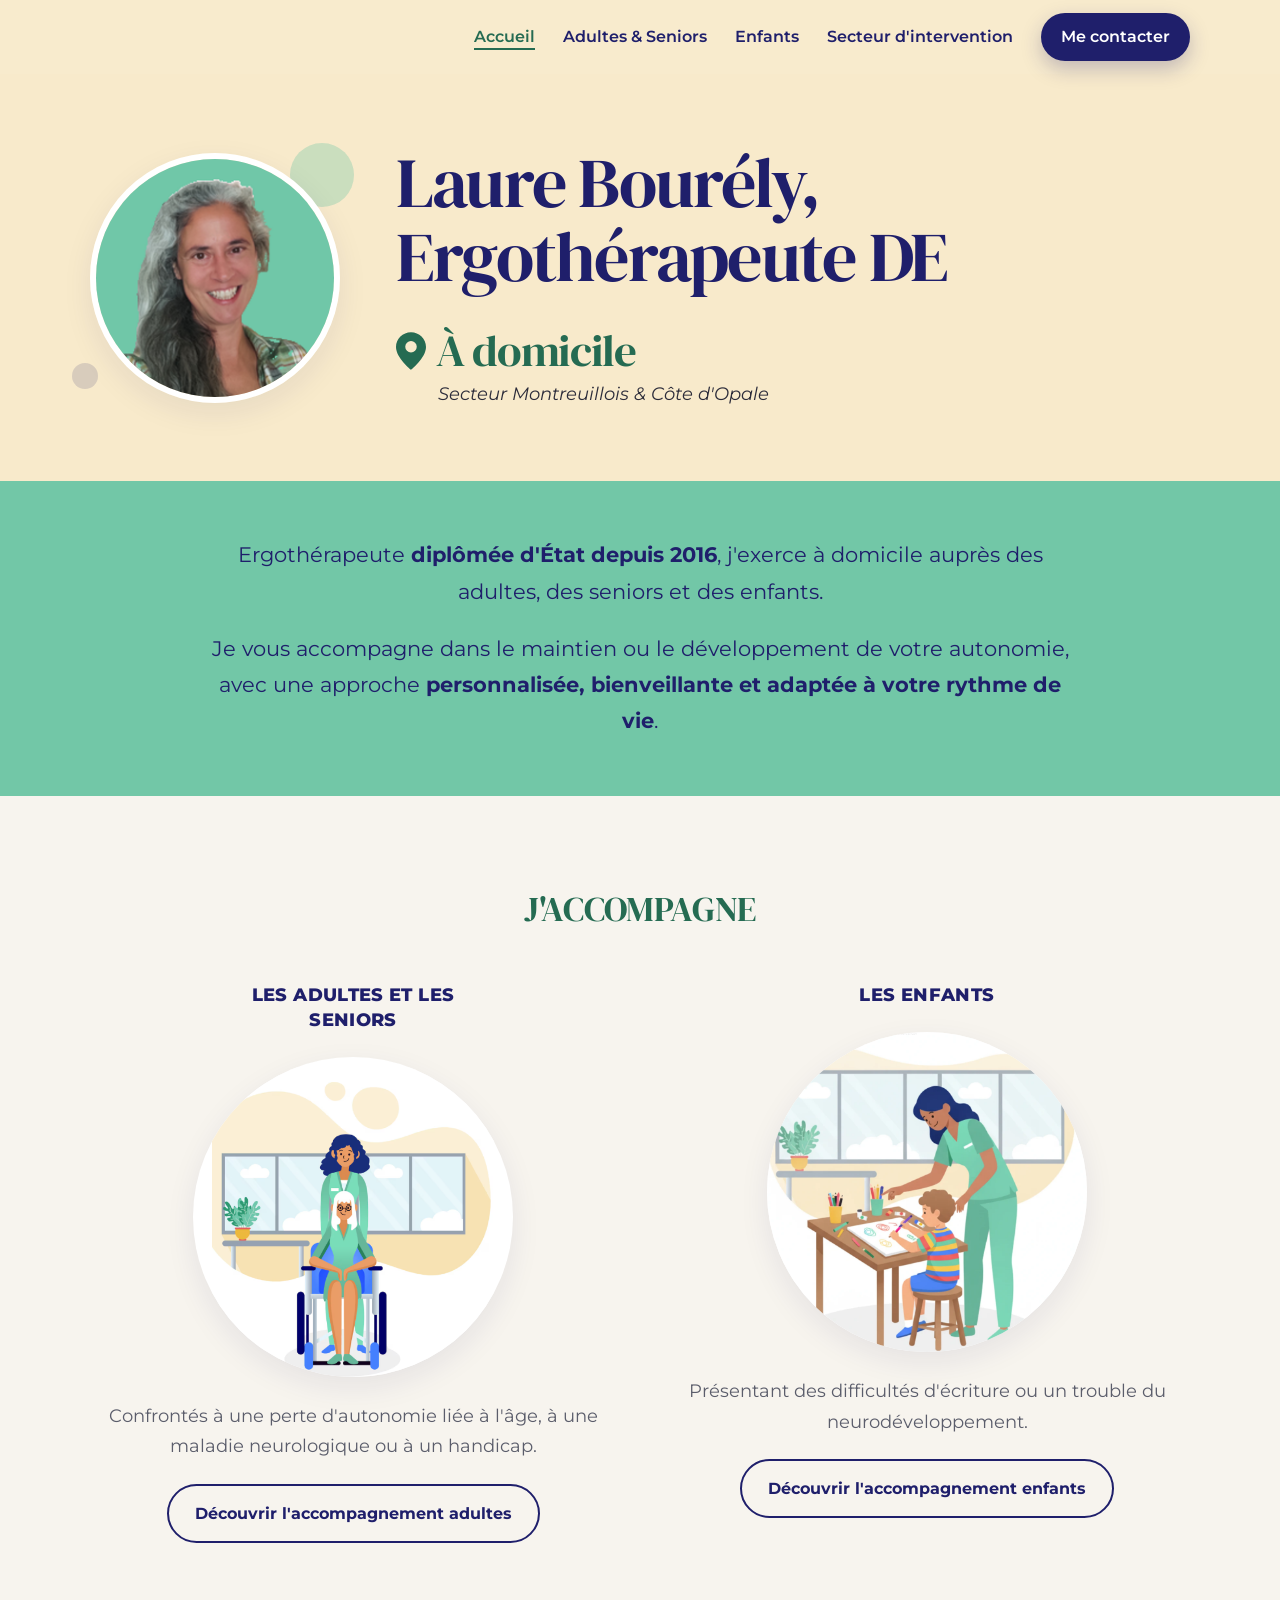
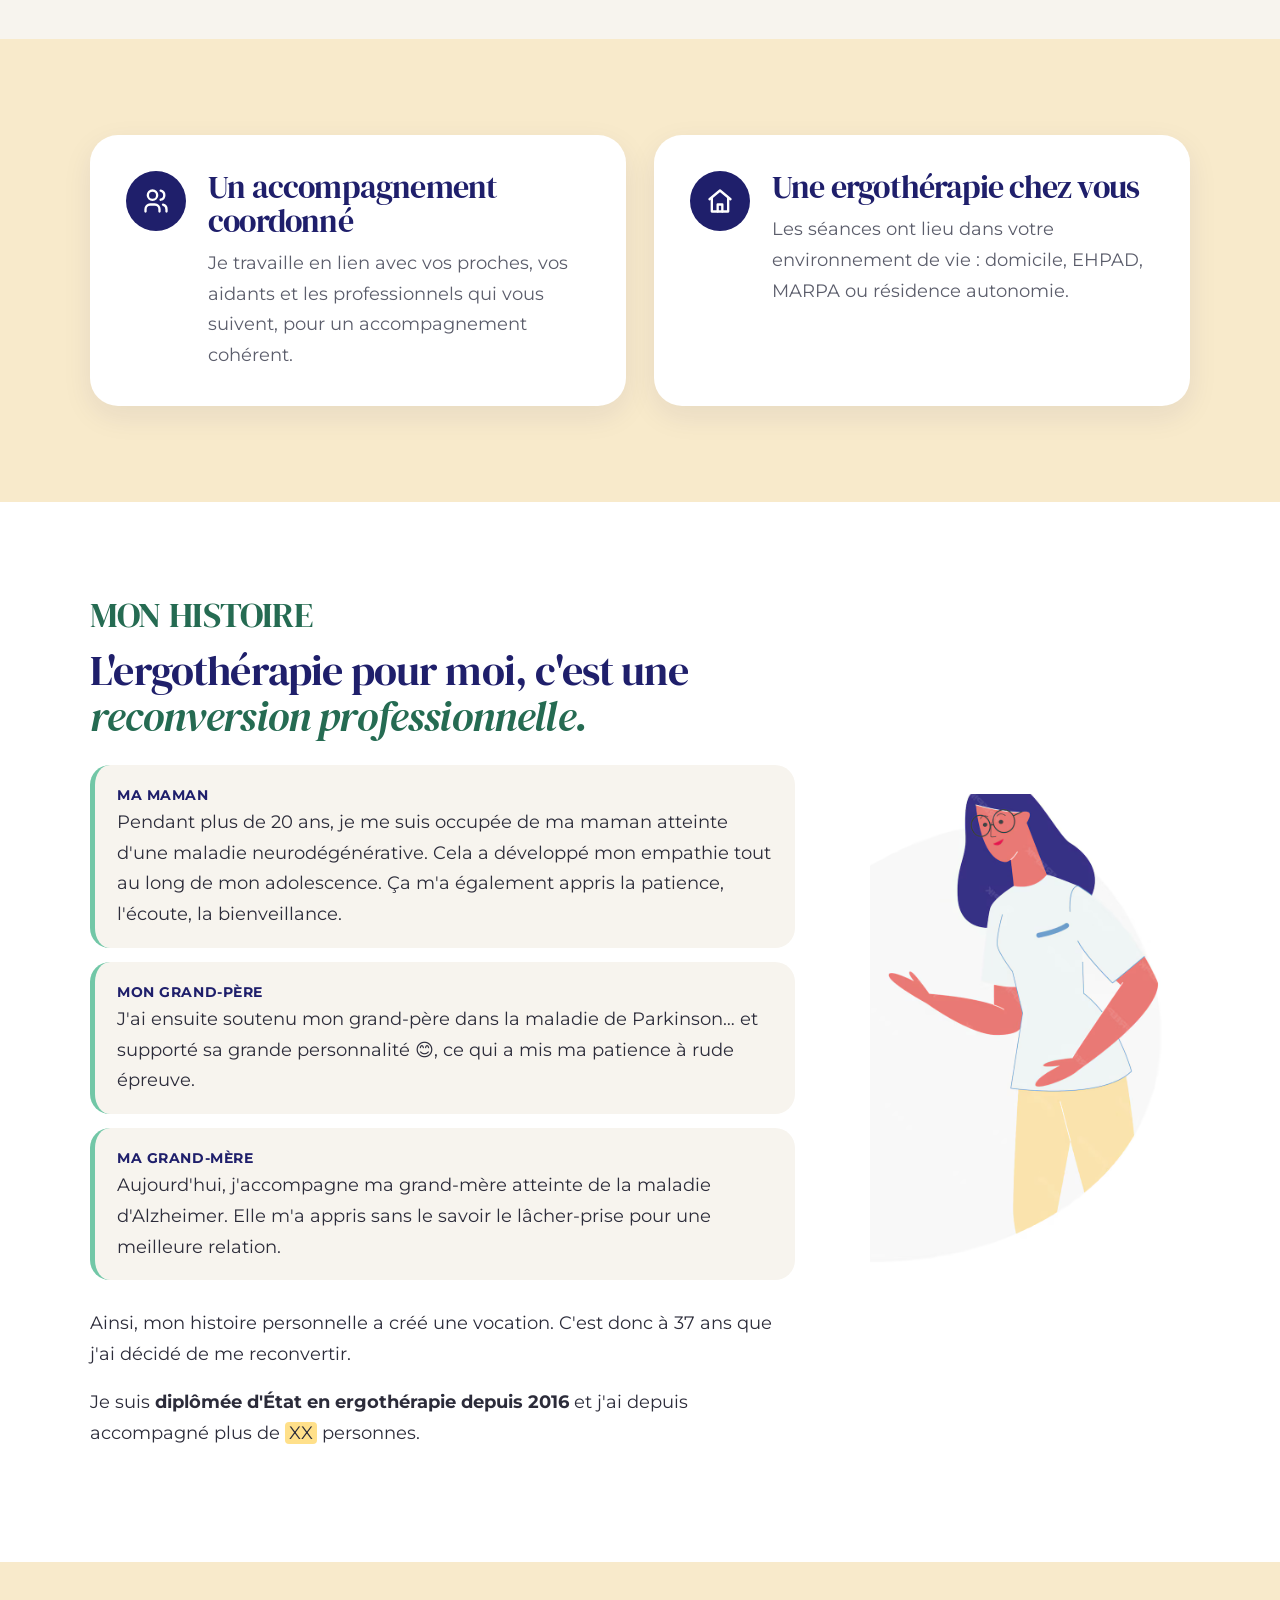
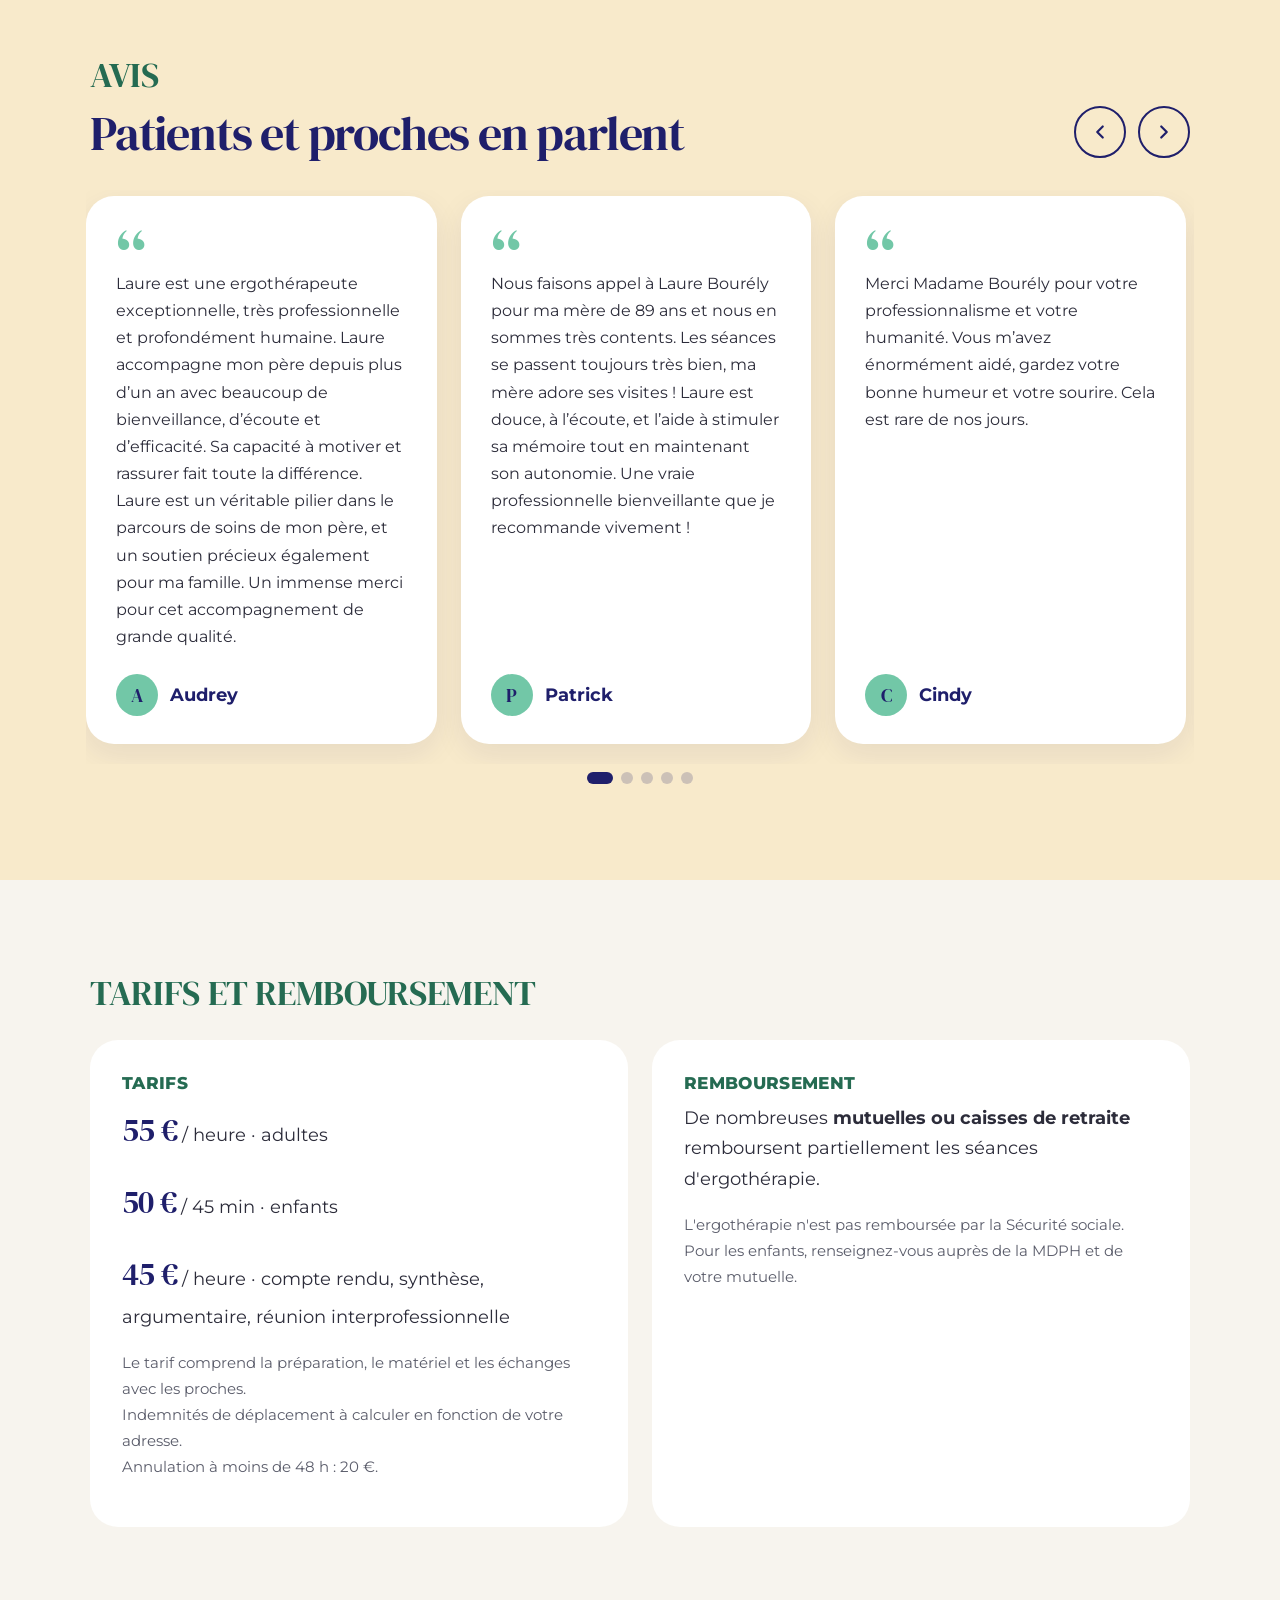
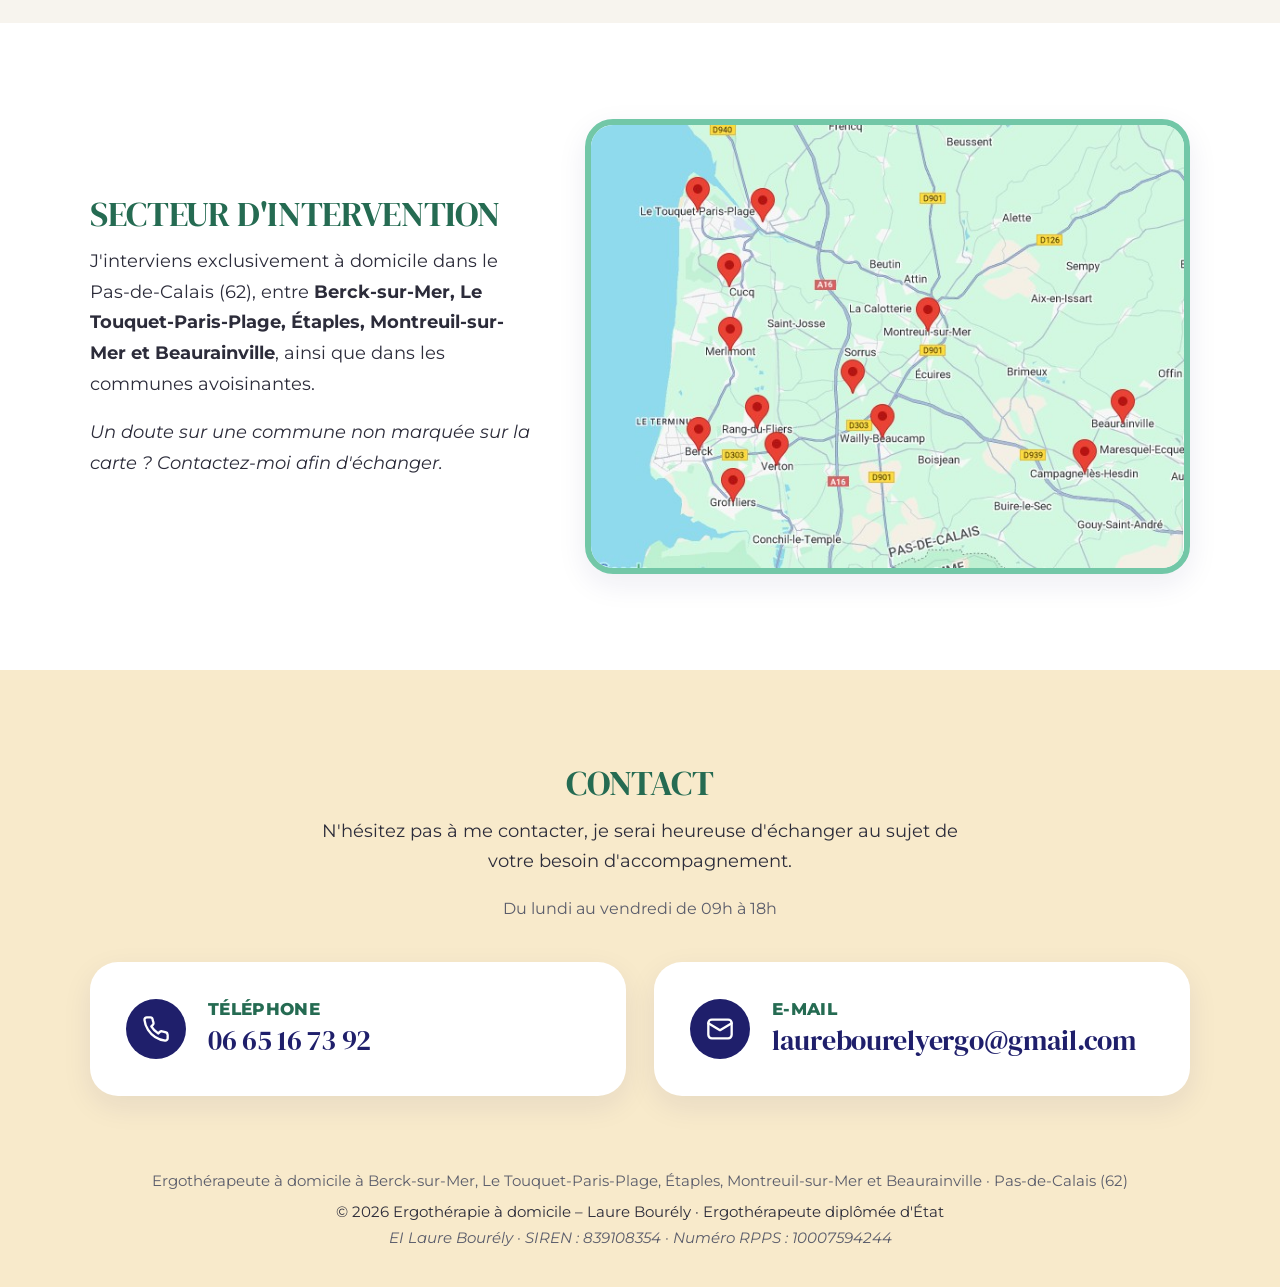
==== index.html @ a3d7f440 "Site vitrine Laure Bourély, ergothérapeute à domicile Accueil, pages Adultes & Seniors et Enfants, s" ====
<!doctype html>
<html lang="fr">
<head>
<meta charset="utf-8">
<meta name="viewport" content="width=device-width, initial-scale=1">
<title>Laure Bourély – Ergothérapeute à domicile à Berck, Le Touquet, Montreuil (62)</title>
<meta name="description" content="Laure Bourély, ergothérapeute diplômée d'État, intervient à domicile dans le Pas-de-Calais (62) : Berck-sur-Mer, Le Touquet, Étaples, Montreuil-sur-Mer, Beaurainville. Adultes, seniors et enfants.">
<meta property="og:type" content="website">
<meta property="og:locale" content="fr_FR">
<meta property="og:site_name" content="Laure Bourély, ergothérapeute à domicile">
<meta property="og:title" content="Laure Bourély – Ergothérapeute à domicile à Berck, Le Touquet, Montreuil (62)">
<meta property="og:description" content="Laure Bourély, ergothérapeute diplômée d'État, intervient à domicile dans le Pas-de-Calais (62) : Berck-sur-Mer, Le Touquet, Étaples, Montreuil-sur-Mer, Beaurainville. Adultes, seniors et enfants.">
<meta name="theme-color" content="#f8eacb">
<link rel="preconnect" href="https://fonts.googleapis.com">
<link rel="preconnect" href="https://fonts.gstatic.com" crossorigin>
<link href="https://fonts.googleapis.com/css2?family=DM+Serif+Display:ital@0;1&family=Montserrat:ital,wght@0,400;0,500;0,600;0,700;0,800;1,400;1,500&display=swap" rel="stylesheet">
<link rel="stylesheet" href="styles.css">
<script type="application/ld+json">
{
 "@context": "https://schema.org",
 "@type": "MedicalBusiness",
 "name": "Laure Bourély – Ergothérapeute à domicile",
 "alternateName": [
  "Laure Bourely ergothérapeute",
  "Ergothérapie à domicile Laure Bourély"
 ],
 "description": "Ergothérapeute diplômée d'État, interventions à domicile auprès des adultes, des seniors et des enfants dans le Pas-de-Calais (62).",
 "medicalSpecialty": "Occupational Therapy",
 "telephone": "+33665167392",
 "email": "laurebourelyergo@gmail.com",
 "priceRange": "45 € – 55 €",
 "currenciesAccepted": "EUR",
 "address": {
  "@type": "PostalAddress",
  "addressRegion": "Pas-de-Calais",
  "addressCountry": "FR"
 },
 "areaServed": [
  {
   "@type": "City",
   "name": "Berck-sur-Mer"
  },
  {
   "@type": "City",
   "name": "Le Touquet-Paris-Plage"
  },
  {
   "@type": "City",
   "name": "Étaples"
  },
  {
   "@type": "City",
   "name": "Montreuil-sur-Mer"
  },
  {
   "@type": "City",
   "name": "Beaurainville"
  },
  {
   "@type": "City",
   "name": "Cucq"
  },
  {
   "@type": "City",
   "name": "Merlimont"
  },
  {
   "@type": "City",
   "name": "Groffliers"
  },
  {
   "@type": "City",
   "name": "Rang-du-Fliers"
  },
  {
   "@type": "City",
   "name": "Verton"
  },
  {
   "@type": "City",
   "name": "Wailly-Beaucamp"
  },
  {
   "@type": "City",
   "name": "Campagne-lès-Hesdin"
  },
  {
   "@type": "AdministrativeArea",
   "name": "Pas-de-Calais (62)"
  }
 ],
 "openingHoursSpecification": [
  {
   "@type": "OpeningHoursSpecification",
   "dayOfWeek": [
    "Monday",
    "Tuesday",
    "Wednesday",
    "Thursday",
    "Friday"
   ],
   "opens": "09:00",
   "closes": "18:00"
  }
 ],
 "founder": {
  "@type": "Person",
  "name": "Laure Bourély",
  "alternateName": "Laure Bourely",
  "jobTitle": "Ergothérapeute diplômée d'État",
  "identifier": {
   "@type": "PropertyValue",
   "propertyID": "RPPS",
   "value": "10007594244"
  }
 },
 "knowsAbout": [
  "Ergothérapie",
  "Maladies neurodégénératives",
  "Maladie d'Alzheimer",
  "Maladie de Parkinson",
  "AVC",
  "Prévention des chutes",
  "Aménagement du logement",
  "Aides techniques",
  "Troubles de la déglutition",
  "Apprentissage de l'écriture",
  "TDAH",
  "Dyspraxie (TDC)"
 ]
}
</script>
</head>
<body>

<header>
  <div class="wrap nav">
    <button class="nav-toggle" type="button" aria-label="Ouvrir le menu" aria-expanded="false" aria-controls="menu"><svg aria-hidden="true" viewBox="0 0 24 24" fill="none" stroke="currentColor" stroke-width="2.2" stroke-linecap="round"><path d="M4 7h16M4 12h16M4 17h16"/></svg></button>
    <nav class="nav-links" id="menu" aria-label="Menu principal">
      <a href="index.html" class="current">Accueil</a>
      <a href="adultes-seniors.html">Adultes &amp; Seniors</a>
      <a href="enfants.html">Enfants</a>
      <a href="index.html#secteur">Secteur d'intervention</a>
      <a class="btn btn-primary nav-cta" href="index.html#contact">Me contacter</a>
    </nav>
  </div>
</header>

<main id="top">

  <!-- HERO -->
  <section class="hero">
    <div class="wrap">
      <div class="hero-text">
        <h1>Laure Bourély,<br>Ergothérapeute DE</h1>
        <div class="place">
          <svg viewBox="0 0 24 30" fill="currentColor" aria-hidden="true"><path d="M12 0C5.4 0 0 5.2 0 11.7 0 20.4 12 30 12 30s12-9.6 12-18.3C24 5.2 18.6 0 12 0zm0 16.2a4.6 4.6 0 1 1 0-9.2 4.6 4.6 0 0 1 0 9.2z"/></svg>
          <span>À domicile</span>
        </div>
        <p class="sector">Secteur Montreuillois &amp; Côte d'Opale</p>
      </div>
      <div class="portrait"><img src="images/laure-rond.png" alt="Portrait de Laure Bourély, ergothérapeute à domicile dans le Pas-de-Calais"></div>
    </div>
  </section>

  <!-- BANDEAU INTRO -->
  <div class="band">
    <div class="wrap">
      <p>Ergothérapeute <strong>diplômée d'État depuis 2016</strong>, j'exerce à domicile auprès des adultes, des seniors et des enfants.</p>
      <p>Je vous accompagne dans le maintien ou le développement de votre autonomie, avec une approche <strong>personnalisée, bienveillante et adaptée à votre rythme de vie</strong>.</p>
    </div>
  </div>

  <!-- J'ACCOMPAGNE -->
  <section id="accompagnement">
    <div class="wrap">
      <div class="publics-head center">
        <h2 class="kicker">J'accompagne</h2>
      </div>
      <div class="publics">
        <article class="public">
          <h3>Les adultes et les seniors</h3>
          <div class="circle fauteuil"><img src="images/fauteuil.png" alt="Illustration : une ergothérapeute accompagne une personne âgée en fauteuil roulant"></div>
          <p>Confrontés à une perte d'autonomie liée à l'âge, à une maladie neurologique ou à un handicap.</p>
          <a class="btn btn-ghost" href="adultes-seniors.html">Découvrir l'accompagnement adultes</a>
        </article>
        <article class="public">
          <h3>Les enfants</h3>
          <div class="circle enfant"><img src="images/enfant-ecriture.webp" alt="Illustration : une ergothérapeute aide un enfant à écrire"></div>
          <p>Présentant des difficultés d'écriture ou un trouble du neurodéveloppement.</p>
          <a class="btn btn-ghost" href="enfants.html">Découvrir l'accompagnement enfants</a>
        </article>
      </div>
    </div>
  </section>

  <!-- ARGUMENTS -->
  <section class="args">
    <div class="wrap">
      <div class="args-grid">
        <div class="arg">
          <div class="arg-icon"><svg viewBox="0 0 24 24" fill="none" stroke="currentColor" stroke-width="2" stroke-linecap="round" stroke-linejoin="round"><circle cx="9" cy="7" r="4"/><path d="M3 21v-2a4 4 0 0 1 4-4h4a4 4 0 0 1 4 4v2"/><path d="M16 3.1a4 4 0 0 1 0 7.8"/><path d="M21 21v-2a4 4 0 0 0-3-3.9"/></svg></div>
          <div>
            <h2>Un accompagnement coordonné</h2>
            <p>Je travaille en lien avec vos proches, vos aidants et les professionnels qui vous suivent, pour un accompagnement cohérent.</p>
          </div>
        </div>
        <div class="arg">
          <div class="arg-icon"><svg viewBox="0 0 24 24" fill="none" stroke="currentColor" stroke-width="2" stroke-linecap="round" stroke-linejoin="round"><path d="M3 10.5 12 3l9 7.5"/><path d="M5 9.5V21h14V9.5"/><path d="M10 21v-6h4v6"/></svg></div>
          <div>
            <h2>Une ergothérapie chez vous</h2>
            <p>Les séances ont lieu dans votre environnement de vie : domicile, EHPAD, MARPA ou résidence autonomie.</p>
          </div>
        </div>
      </div>
    </div>
  </section>

  <!-- MON HISTOIRE -->
  <section class="story" id="histoire">
    <div class="wrap">
      <div class="story-grid">
        <div>
          <h2 class="kicker">Mon histoire</h2>
          <p class="quote">L'ergothérapie pour moi, c'est une <em>reconversion professionnelle.</em></p>
          <ul class="timeline">
            <li><strong>Ma maman</strong>Pendant plus de 20 ans, je me suis occupée de ma maman atteinte d'une maladie neurodégénérative. Cela a développé mon empathie tout au long de mon adolescence. Ça m'a également appris la patience, l'écoute, la bienveillance.</li>
            <li><strong>Mon grand-père</strong>J'ai ensuite soutenu mon grand-père dans la maladie de Parkinson… et supporté sa grande personnalité 😊, ce qui a mis ma patience à rude épreuve.</li>
            <li><strong>Ma grand-mère</strong>Aujourd'hui, j'accompagne ma grand-mère atteinte de la maladie d'Alzheimer. Elle m'a appris sans le savoir le lâcher-prise pour une meilleure relation.</li>
          </ul>
          <p class="story-end">Ainsi, mon histoire personnelle a créé une vocation. C'est donc à 37 ans que j'ai décidé de me reconvertir.</p>
          <p>Je suis <strong>diplômée d'État en ergothérapie depuis 2016</strong> et j'ai depuis accompagné plus de <mark class="todo">XX</mark> personnes.</p>
        </div>
        <div class="story-figure"><img src="images/ergotherapeute.png" alt="Illustration : une ergothérapeute souriante"></div>
      </div>
    </div>
  </section>

  <!-- AVIS -->
  <section class="avis" id="avis">
    <div class="wrap">
      <div class="avis-head">
        <div>
          <p class="kicker">Avis</p>
          <h2>Patients et proches en parlent</h2>
        </div>
        <div class="slider-nav">
          <button type="button" class="slider-btn" data-dir="-1" aria-label="Avis précédent"><svg viewBox="0 0 24 24" fill="none" stroke="currentColor" stroke-width="2.4" stroke-linecap="round" stroke-linejoin="round"><path d="m15 18-6-6 6-6"/></svg></button>
          <button type="button" class="slider-btn" data-dir="1" aria-label="Avis suivant"><svg viewBox="0 0 24 24" fill="none" stroke="currentColor" stroke-width="2.4" stroke-linecap="round" stroke-linejoin="round"><path d="m9 18 6-6-6-6"/></svg></button>
        </div>
      </div>
      <div class="slider" id="slider" tabindex="0" aria-label="Avis de patients et de proches (faire défiler avec les flèches)">
        <figure class="review">
          <blockquote>Laure est une ergothérapeute exceptionnelle, très professionnelle et profondément humaine. Laure accompagne mon père depuis plus d’un an avec beaucoup de bienveillance, d’écoute et d’efficacité. Sa capacité à motiver et rassurer fait toute la différence. Laure est un véritable pilier dans le parcours de soins de mon père, et un soutien précieux également pour ma famille. Un immense merci pour cet accompagnement de grande qualité.</blockquote>
          <figcaption><span class="avatar">A</span>Audrey</figcaption>
        </figure>
        <figure class="review">
          <blockquote>Nous faisons appel à Laure Bourély pour ma mère de 89 ans et nous en sommes très contents. Les séances se passent toujours très bien, ma mère adore ses visites ! Laure est douce, à l’écoute, et l’aide à stimuler sa mémoire tout en maintenant son autonomie. Une vraie professionnelle bienveillante que je recommande vivement !</blockquote>
          <figcaption><span class="avatar">P</span>Patrick</figcaption>
        </figure>
        <figure class="review">
          <blockquote>Merci Madame Bourély pour votre professionnalisme et votre humanité. Vous m’avez énormément aidé, gardez votre bonne humeur et votre sourire. Cela est rare de nos jours.</blockquote>
          <figcaption><span class="avatar">C</span>Cindy</figcaption>
        </figure>
        <figure class="review">
          <blockquote>Mme Bourély s'est rendue disponible dès que je l'ai sollicitée quand j'avais besoin d'elle pour optimiser le confort de ma maman de 78 ans, atteinte d'une démence vasculaire avec troubles cognitifs. Maman a des troubles de mémoire et d'utilisation des objets quotidiens. Elle a répondu à toutes nos attentes et a été d'excellent conseil. Je la resolliciterai dès que ma maman ou une personne aura besoin d'ergothérapie. Très bon contact, et très professionnelle.</blockquote>
          <figcaption><span class="avatar">L</span>Laetitia</figcaption>
        </figure>
        <figure class="review">
          <blockquote>Mme Bourély est à l’écoute, cherche toujours des solutions adaptées et se montre vraiment disponible. Une ergothérapeute investie et bienveillante, que je recommande sincèrement.</blockquote>
          <figcaption><span class="avatar">L</span>Lila</figcaption>
        </figure>
        <figure class="review">
          <blockquote>Très bonne expérience avec Laure qui s'occupe de ma grand-mère avec douceur et grand professionnalisme. Laure est à l'écoute du patient et de son entourage, sa bienveillance est rassurante. Un grand merci à cette ergothérapeute qui porte un grand intérêt au bien-être de ses patients et permet une complicité certaine avec eux, très important à mes yeux.</blockquote>
          <figcaption><span class="avatar">B</span>Bouclet</figcaption>
        </figure>
        <figure class="review">
          <blockquote>Ergothérapeute très pro qui est venue au domicile de ma grand-mère. Efficace et attentionnée, essentielle pour permettre un maintien à domicile dans de bonnes conditions ! Je la recommande chaudement. Merci</blockquote>
          <figcaption><span class="avatar">M</span>Magali</figcaption>
        </figure>
      </div>
      <div class="dots" id="dots"></div>
    </div>
  </section>

  <!-- INFOS PRATIQUES -->
  <section id="tarifs">
    <div class="wrap">
      <h2 class="kicker">Tarifs et remboursement</h2>
      <div class="infos">
        <div class="info">
          <h3>Tarifs</h3>
          <p><span class="price">55 €</span> / heure · adultes</p>
          <p><span class="price">50 €</span> / 45 min · enfants</p>
          <p><span class="price">45 €</span> / heure · compte rendu, synthèse, argumentaire, réunion interprofessionnelle</p>
          <p class="note">Le tarif comprend la préparation, le matériel et les échanges avec les proches.<br>Indemnités de déplacement à calculer en fonction de votre adresse.<br>Annulation à moins de 48 h : 20 €.</p>
        </div>
        <div class="info">
          <h3>Remboursement</h3>
          <p>De nombreuses <strong>mutuelles ou caisses de retraite</strong> remboursent partiellement les séances d'ergothérapie.</p>
          <p class="note">L'ergothérapie n'est pas remboursée par la Sécurité sociale. Pour les enfants, renseignez-vous auprès de la MDPH et de votre mutuelle.</p>
        </div>
      </div>
    </div>
  </section>

  <!-- SECTEUR D'INTERVENTION -->
  <section id="secteur" class="secteur">
    <div class="wrap secteur-grid">
      <div>
        <h2 class="kicker">Secteur d'intervention</h2>
        <p>J'interviens exclusivement à domicile dans le Pas-de-Calais (62), entre <strong>Berck-sur-Mer, Le Touquet-Paris-Plage, Étaples, Montreuil-sur-Mer et Beaurainville</strong>, ainsi que dans les communes avoisinantes.</p>
        <p><em>Un doute sur une commune non marquée sur la carte ? Contactez-moi afin d'échanger.</em></p>
      </div>
      <div class="map">
        <img src="images/carte-secteur.jpg" alt="Carte du secteur d'intervention de l'ergothérapeute : Le Touquet-Paris-Plage, Étaples, Cucq, Merlimont, Berck-sur-Mer, Groffliers, Rang-du-Fliers, Verton, Wailly-Beaucamp, Montreuil-sur-Mer, Beaurainville, Campagne-lès-Hesdin" loading="lazy">
      </div>
    </div>
  </section>

  <!-- CONTACT -->
  <section class="contact" id="contact">
    <div class="wrap">
      <div class="contact-head center">
        <h2 class="kicker">Contact</h2>
        <p>N'hésitez pas à me contacter, je serai heureuse d'échanger au sujet de votre besoin d'accompagnement.</p>
        <p class="hours">Du lundi au vendredi de 09h à 18h</p>
      </div>
      <div class="args-grid">
        <a class="arg contact-card" href="tel:+33665167392">
          <div class="arg-icon"><svg viewBox="0 0 24 24" fill="none" stroke="currentColor" stroke-width="2" stroke-linecap="round" stroke-linejoin="round"><path d="M22 16.9v3a2 2 0 0 1-2.2 2 19.8 19.8 0 0 1-8.6-3.1 19.5 19.5 0 0 1-6-6A19.8 19.8 0 0 1 2.1 4.2 2 2 0 0 1 4.1 2h3a2 2 0 0 1 2 1.7c.1.9.4 1.8.7 2.7a2 2 0 0 1-.5 2.1L8 9.8a16 16 0 0 0 6 6l1.3-1.3a2 2 0 0 1 2.1-.4c.9.3 1.8.6 2.7.7a2 2 0 0 1 1.7 2z"/></svg></div>
          <div>
            <h3>Téléphone</h3>
            <span class="contact-value">06 65 16 73 92</span>
          </div>
        </a>
        <a class="arg contact-card" href="mailto:laurebourelyergo@gmail.com">
          <div class="arg-icon"><svg viewBox="0 0 24 24" fill="none" stroke="currentColor" stroke-width="2" stroke-linecap="round" stroke-linejoin="round"><rect x="2" y="4" width="20" height="16" rx="3"/><path d="m22 7-10 6L2 7"/></svg></div>
          <div>
            <h3>E-mail</h3>
            <span class="contact-value">laurebourelyergo@gmail.com</span>
          </div>
        </a>
      </div>
    </div>
  </section>

</main>

<footer>
  <div class="wrap">
    <p class="footer-local">Ergothérapeute à domicile à Berck-sur-Mer, Le Touquet-Paris-Plage, Étaples, Montreuil-sur-Mer et Beaurainville · Pas-de-Calais (62)</p>
    © 2026 Ergothérapie à domicile – Laure Bourély · Ergothérapeute diplômée d'État
    <em>EI Laure Bourély · SIREN : 839108354 · Numéro RPPS : 10007594244</em>
  </div>
</footer>

<script src="site.js"></script>

<script>
  (function(){
    var slider = document.getElementById('slider');
    var dotsBox = document.getElementById('dots');
    var cards = slider.querySelectorAll('.review');
    function step(){ return cards[0].getBoundingClientRect().width + 24; }
    function perView(){ return Math.max(1, Math.round(slider.clientWidth / step())); }
    function pages(){ return Math.max(1, cards.length - perView() + 1); }
    function current(){ return Math.round(slider.scrollLeft / step()); }
    function go(i){ slider.scrollTo({left: Math.max(0, Math.min(i, pages()-1)) * step()}); }
    function buildDots(){
      dotsBox.innerHTML = '';
      for (var i = 0; i < pages(); i++){
        var b = document.createElement('button');
        b.type = 'button';
        b.setAttribute('aria-label', 'Afficher les avis, groupe ' + (i + 1));
        b.addEventListener('click', go.bind(null, i));
        dotsBox.appendChild(b);
      }
      update();
    }
    function update(){
      var c = current();
      Array.prototype.forEach.call(dotsBox.children, function(d, i){ d.classList.toggle('on', i === c); });
    }
    document.querySelectorAll('.slider-btn').forEach(function(btn){
      btn.addEventListener('click', function(){
        var next = current() + Number(btn.dataset.dir);
        if (next >= pages()) next = 0;
        if (next < 0) next = pages() - 1;
        go(next);
      });
    });
    slider.addEventListener('keydown', function(e){
      if (e.key === 'ArrowRight'){ e.preventDefault(); go(current()+1); }
      if (e.key === 'ArrowLeft'){ e.preventDefault(); go(current()-1); }
    });
    slider.addEventListener('scroll', function(){ window.requestAnimationFrame(update); });
    window.addEventListener('resize', buildDots);
    buildDots();
  })();
</script>

</body>
</html>
---- styles.css ----
/* Charte reprise du flyer */
:root{
  --cream:#f8eacb;      /* fond crème du flyer */
  --cream-soft:#fbf3e2;
  --paper:#f7f4ee;      /* fond blanc cassé (bloc Spécialisations) */
  --mint:#72c7a7;       /* vert menthe */
  --mint-dark:#256b52;  /* vert foncé pour les textes verts (contraste AA) */
  --green-text:#256b52;
  --mint-soft:#e4f4ed;
  --navy:#1f1f6b;       /* bleu nuit des titres */
  --ink:#2c2c3a;
  --muted:#5b5d6b;
  --white:#ffffff;
  --radius:28px;
  --shadow:0 10px 30px rgba(31,31,107,.08);
}
*{box-sizing:border-box}
html{scroll-behavior:auto}
@media (prefers-reduced-motion:no-preference){html:focus-within{scroll-behavior:smooth}}
body{margin:0;background:var(--paper);color:var(--ink);font-family:"Montserrat",system-ui,sans-serif;font-size:18px;line-height:1.7}
h1,h2,h3{color:var(--navy);margin:0 0 .5em}
h1,h2,.serif{font-family:"DM Serif Display",Georgia,serif;font-weight:400;letter-spacing:-.025em;line-height:1.05}
h1{font-size:clamp(2.6rem,6vw,4.4rem)}
h2{font-size:clamp(2rem,4vw,3rem)}
h3{font-family:"Montserrat",sans-serif;font-weight:800;font-size:1.05rem;text-transform:uppercase;letter-spacing:.02em;line-height:1.35}
p{margin:0 0 1em}
a{color:var(--navy)}
img{max-width:100%;display:block}
.wrap{max-width:1140px;margin:0 auto;padding:0 20px}
section{padding:96px 0}
.kicker{font-family:"DM Serif Display",serif;color:var(--green-text);font-size:clamp(1.6rem,3vw,2.2rem);text-transform:uppercase;letter-spacing:-.01em;margin:0 0 .4em;line-height:1}
.center{text-align:center}

/* Boutons */
.btn{display:inline-flex;align-items:center;gap:10px;font-weight:700;text-decoration:none;padding:14px 26px;border-radius:999px;transition:transform .15s ease;font-size:1rem;min-height:48px}
.btn:hover{transform:translateY(-2px)}
.btn-primary{background:var(--navy);color:#fff;box-shadow:0 8px 20px rgba(31,31,107,.25)}
.btn-ghost{background:transparent;color:var(--navy);border:2px solid var(--navy)}
.btn svg{width:18px;height:18px;flex:none}

/* En-tête */
header{position:sticky;top:0;z-index:10;background:rgba(248,234,203,.94);backdrop-filter:blur(8px)}
.nav{display:flex;align-items:center;justify-content:flex-end;height:74px}
.brand{font-family:"DM Serif Display",serif;color:var(--navy);text-decoration:none;font-size:1.5rem;letter-spacing:-.02em;line-height:1}
.brand small{display:block;font-family:"Montserrat";font-size:.72rem;letter-spacing:0;color:var(--mint-dark);font-weight:600;margin-top:3px}
.nav-links{display:flex;gap:28px;align-items:center}
.nav-links a{text-decoration:none;font-weight:600;color:var(--navy);font-size:1rem}
.nav-links .btn{color:#fff;padding:10px 20px}
@media (max-width:860px){.nav-links a:not(.btn){display:none}}

/* Hero : comme le haut du flyer */
.hero{background:var(--cream);padding:72px 0}
.hero .wrap{display:grid;grid-template-columns:auto 1fr;gap:56px;align-items:center;justify-content:start}
.hero .portrait{order:-1}
.place{display:flex;align-items:center;gap:10px;margin:18px 0 4px}
.place svg{width:30px;height:38px;color:var(--green-text);flex:none}
.place span{font-family:"DM Serif Display",serif;color:var(--green-text);font-size:clamp(2rem,4vw,2.8rem);letter-spacing:-.03em;line-height:1}
.sector{font-style:italic;color:var(--ink);font-size:1.15rem;margin:0 0 0 42px}
.hero-actions{display:flex;flex-wrap:wrap;gap:14px}
.portrait{position:relative;justify-self:center;width:250px;max-width:100%;aspect-ratio:1}
.portrait img{width:100%;height:100%;border-radius:50%;object-fit:cover;border:6px solid #fff;box-shadow:var(--shadow);position:relative;z-index:1}
.portrait::before{content:"";position:absolute;width:64px;height:64px;border-radius:50%;background:var(--mint);opacity:.35;top:-10px;right:-14px}
.portrait::after{content:"";position:absolute;width:26px;height:26px;border-radius:50%;background:var(--navy);opacity:.15;bottom:14px;left:-18px}
@media (max-width:860px){
  .hero{padding:48px 0 56px}
  .hero .wrap{grid-template-columns:1fr;gap:32px}
  .portrait{order:-1;width:170px}
}

/* Bandeau menthe */
.band{background:var(--mint);color:var(--navy);padding:56px 0}
.band p{max-width:880px;margin:0 auto 1em;text-align:center;font-size:clamp(1.05rem,2vw,1.3rem);line-height:1.75}
.band p:last-child{margin-bottom:0}
.band strong{font-weight:700}

/* Publics / spécialisations */
.publics-head{max-width:680px;margin:0 auto 56px}
.publics{display:grid;grid-template-columns:1fr 1fr;gap:48px}
.public{text-align:center;display:flex;flex-direction:column;align-items:center}
.circle{width:min(320px,80%);aspect-ratio:1;border-radius:50%;background:#fff;overflow:hidden;margin-bottom:28px;box-shadow:var(--shadow)}
.circle img{width:100%;height:100%;object-fit:cover}
.circle.fauteuil img{object-fit:contain;padding:10px 6px 0;object-position:bottom}
.circle.enfant img{transform:scale(1.04) translateY(2%)}
.public h3{color:var(--navy);font-size:1.15rem;max-width:22ch;margin-bottom:24px}
.public .circle{margin-bottom:24px}
.public p{max-width:46ch;color:var(--muted)}
@media (max-width:760px){.publics{grid-template-columns:1fr;gap:64px}}

/* Arguments */
.args{background:var(--cream)}
.args-grid{display:grid;grid-template-columns:1fr 1fr;gap:28px}
.arg{background:#fff;border-radius:var(--radius);padding:36px;display:flex;gap:22px;align-items:flex-start;box-shadow:var(--shadow)}
.arg-icon{flex:none;width:60px;height:60px;border-radius:50%;background:var(--navy);display:grid;place-items:center}
.arg-icon svg{width:28px;height:28px;color:#fff}
.arg h2{font-size:clamp(1.6rem,2.6vw,2rem);margin-bottom:.3em}
.arg p{color:var(--muted);margin:0}
@media (max-width:760px){.args-grid{grid-template-columns:1fr}.arg{padding:26px}}

/* Activité */
.activity{display:grid;grid-template-columns:repeat(4,1fr);gap:16px;margin-top:36px}
.act{background:#fff;border-radius:20px;padding:20px;font-weight:700;color:var(--navy);display:flex;gap:12px;align-items:center;line-height:1.35;font-size:1rem}
.act::before{content:"";flex:none;width:12px;height:12px;border-radius:50%;background:var(--mint)}
@media (max-width:960px){.activity{grid-template-columns:repeat(2,1fr)}}
@media (max-width:520px){.activity{grid-template-columns:1fr}}

/* Mon histoire */
.story{background:#fff}
.story-illu{margin:0 auto 48px;max-width:960px;clip-path:inset(2% 0 0 0)}
.story-grid{display:grid;grid-template-columns:.9fr 1.1fr;gap:56px;align-items:start}
.quote{font-family:"DM Serif Display",serif;font-size:clamp(1.8rem,3.4vw,2.6rem);color:var(--navy);letter-spacing:-.02em;line-height:1.12;margin:0 0 24px}
.quote em{color:var(--green-text);font-style:italic}
.timeline{list-style:none;padding:0;margin:0;display:grid;gap:14px}
.timeline li{background:var(--paper);border-radius:20px;padding:18px 22px;border-left:5px solid var(--mint)}
.timeline strong{display:block;color:var(--navy);text-transform:uppercase;font-size:.9rem;letter-spacing:.04em}
.highlight{background:var(--cream);border-radius:22px;padding:24px 26px;margin-top:8px}
.highlight strong{color:var(--navy)}
.highlight p:last-child{margin:0}
@media (max-width:860px){.story-grid{grid-template-columns:1fr;gap:28px}}

/* Avis */
.avis{background:var(--cream)}
.avis-head{display:flex;justify-content:space-between;align-items:flex-end;gap:20px;margin-bottom:32px}
.avis-head h2{margin:0}
.slider-nav{display:flex;gap:12px;flex:none}
.slider-btn{width:52px;height:52px;border-radius:50%;border:2px solid var(--navy);background:transparent;color:var(--navy);display:grid;place-items:center;cursor:pointer;transition:background .15s,color .15s}
.slider-btn:hover{background:var(--navy);color:#fff}
.slider-btn svg{width:22px;height:22px}
.slider{display:flex;gap:24px;overflow-x:auto;scroll-snap-type:x mandatory;scroll-behavior:smooth;padding:6px 4px 20px;margin:0 -4px;scrollbar-width:none}
.slider::-webkit-scrollbar{display:none}
.review{flex:0 0 calc((100% - 48px)/3);scroll-snap-align:start;margin:0;background:#fff;border-radius:var(--radius);padding:26px 30px 28px;box-shadow:var(--shadow);display:flex;flex-direction:column;position:relative}
.review::before{content:"“";display:block;font-family:"DM Serif Display",serif;font-size:4.5rem;line-height:1;height:2.6rem;margin-bottom:6px;color:var(--mint)}
.review blockquote{margin:0 0 24px;font-size:1rem;line-height:1.7;color:var(--ink)}
.review figcaption{margin-top:auto;display:flex;align-items:center;gap:12px;font-weight:700;color:var(--navy)}
.avatar{width:42px;height:42px;border-radius:50%;background:var(--mint);color:var(--navy);display:grid;place-items:center;font-family:"DM Serif Display",serif;font-size:1.2rem;font-weight:400}
.dots{display:flex;justify-content:center;gap:8px;margin-top:8px}
.dots button{width:12px;height:12px;border-radius:50%;border:0;padding:0;background:var(--navy);opacity:.2;cursor:pointer;transition:opacity .15s,width .15s}
.dots button.on{opacity:1;width:26px;border-radius:999px}
@media (max-width:960px){.review{flex-basis:calc((100% - 24px)/2)}}
@media (max-width:640px){.review{flex-basis:88%}.avis-head{flex-wrap:wrap}}

/* Infos pratiques */
.infos{display:grid;grid-template-columns:repeat(2,1fr);gap:24px;margin-top:28px}
.secteur{background:#fff}
.secteur-grid{display:grid;grid-template-columns:.85fr 1.15fr;gap:48px;align-items:center}
.map{border-radius:var(--radius);overflow:hidden;box-shadow:var(--shadow);border:6px solid var(--mint)}
.map img{width:100%;height:auto;display:block}
@media (max-width:860px){.secteur-grid{grid-template-columns:1fr;gap:28px}}
.info{border-radius:var(--radius);padding:32px;background:#fff}
.info h3{color:var(--mint-dark)}
.price{font-family:"DM Serif Display",serif;color:var(--navy);font-size:2rem;letter-spacing:-.02em}
.note{font-size:.95rem;color:var(--muted)}
@media (max-width:900px){.infos{grid-template-columns:1fr}}

/* Contact */
.contact{background:var(--cream);padding-bottom:72px}
.contact-head{max-width:640px;margin:0 auto 40px}
.contact-head p:last-child{color:var(--muted);font-size:1.1rem}
.contact-card{text-decoration:none;align-items:center;transition:transform .15s ease}
.contact-card:hover{transform:translateY(-3px)}
.contact-card h3{color:var(--mint-dark);margin-bottom:.2em}
.contact-value{font-family:"DM Serif Display",serif;color:var(--navy);font-size:clamp(1.3rem,2.4vw,1.75rem);letter-spacing:-.01em;word-break:break-word;line-height:1.2}

footer{background:var(--cream);color:var(--ink);padding:0 0 36px;font-size:.95rem;text-align:center}
footer em{display:block;color:var(--muted)}

@media (max-width:600px){section{padding:64px 0}}

/* ---------- Navigation multi-pages ---------- */
.nav-links a.current{color:var(--mint-dark)}
.nav-toggle{display:none;background:none;border:0;padding:8px;cursor:pointer;color:var(--navy)}
.nav-toggle svg{width:28px;height:28px}
@media (max-width:960px){
  .nav{justify-content:space-between}
  .nav-toggle{display:block}
  .nav-links{display:none;position:absolute;left:0;right:0;top:74px;background:var(--cream);flex-direction:column;align-items:stretch;gap:0;padding:8px 20px 20px;box-shadow:0 12px 24px rgba(31,31,107,.08)}
  .nav-links.open{display:flex}
  .nav-links a:not(.btn){display:block;padding:12px 0;border-bottom:1px solid rgba(31,31,107,.08)}
  .nav-links .btn{margin-top:14px;justify-content:center}
}

/* Cartes publics cliquables (accueil) */
.public .btn{margin-top:4px}

/* ---------- Pages services ---------- */
.page-hero{background:var(--cream);padding:64px 0 72px}
.page-hero .wrap{display:grid;grid-template-columns:1.25fr .75fr;gap:56px;align-items:center}
.crumbs{font-size:.95rem;color:var(--muted);margin-bottom:18px}
.crumbs a{color:var(--muted)}
.page-hero .lead{font-size:1.12rem;max-width:58ch}
.page-hero .circle{width:min(340px,100%);margin:0 auto}
@media (max-width:860px){
  .page-hero .wrap{grid-template-columns:1fr;gap:32px}
  .page-hero .circle{order:-1;width:min(240px,70%)}
}

.objectives{list-style:none;padding:0;margin:20px 0;display:grid;gap:12px}
.objectives li{background:#fff;border-radius:18px;padding:16px 20px 16px 52px;position:relative;font-weight:600;color:var(--navy)}
.objectives li::before{content:"";position:absolute;left:20px;top:22px;width:14px;height:14px;border-radius:50%;background:var(--mint)}

.why{background:#fff}
.why-grid{display:grid;grid-template-columns:repeat(auto-fit,minmax(240px,1fr));gap:20px;margin-top:36px}
.why-card{background:var(--paper);border-radius:24px;padding:28px 26px;display:flex;flex-direction:column;gap:14px}
.why-num{width:44px;height:44px;border-radius:50%;background:var(--navy);color:#fff;display:grid;place-items:center;font-family:"DM Serif Display",serif;font-size:1.3rem}
.why-card p{margin:0;font-weight:600;color:var(--navy);line-height:1.45}
.why-card p span{display:block;font-weight:500;color:var(--muted);margin-top:4px}

.services .activity{margin-top:28px}
.other-page{background:var(--mint);color:var(--navy);padding:48px 0}
.other-page .wrap{display:flex;justify-content:space-between;align-items:center;gap:20px;flex-wrap:wrap}
.other-page p{margin:0;font-family:"DM Serif Display",serif;font-size:clamp(1.5rem,3vw,2.1rem);letter-spacing:-.02em;line-height:1.15}
.other-page .btn{background:#fff;color:var(--navy)}

/* Corrections menu : bouton lisible, sans retour à la ligne, et ancres non masquées par l'en-tête */
html{scroll-padding-top:90px}
.nav-links a.nav-cta,.nav-links a.nav-cta:hover{color:#fff;white-space:nowrap}
.nav-links a{white-space:nowrap}

/* CTA bas des pages services */
.page-cta{background:var(--cream)}
.page-cta h2{margin-bottom:28px}
.cta-row{display:flex;gap:16px;justify-content:center;flex-wrap:wrap}

/* Mon histoire : texte à gauche, illustration à droite */
.story .story-grid{grid-template-columns:1.35fr .65fr;align-items:center}
.story-end{margin-top:28px}
.story-figure{width:100%;max-width:340px;aspect-ratio:1;border-radius:50%;background:#fff;overflow:hidden;justify-self:center;box-shadow:var(--shadow);display:flex;align-items:flex-end;justify-content:center;outline:10px solid var(--mint-soft)}
.story-figure img{height:94%;width:auto;object-fit:contain}
@media (max-width:860px){.story .story-grid{grid-template-columns:1fr}.story-figure{order:-1;max-width:220px}}

/* Illustration Mon histoire sans cercle */
.story-figure{border-radius:0;background:none;box-shadow:none;outline:none;aspect-ratio:auto;overflow:visible;max-width:300px}
.story-figure img{height:auto;width:100%}
/* Repère provisoire pour un texte à compléter */
mark.todo{background:#ffe08a;color:inherit;padding:0 4px;border-radius:4px}

/* Horaires dans le bloc contact */
.contact-head p.hours{margin:0;color:var(--muted);font-size:1rem}

/* ---------- Accessibilité ---------- */
/* Focus clavier bien visible */
a:focus-visible,button:focus-visible,.slider:focus-visible{outline:3px solid var(--navy);outline-offset:3px;border-radius:8px}
.btn:focus-visible{outline-offset:4px;border-radius:999px}
/* Page en cours : pas seulement une couleur, aussi un soulignement */
.nav-links a.current{color:var(--green-text);text-decoration:underline;text-decoration-thickness:2px;text-underline-offset:6px}
/* Réduire les animations si la personne l'a demandé dans son système */
@media (prefers-reduced-motion:reduce){*,*::before,*::after{transition:none!important;scroll-behavior:auto!important}.btn:hover,.contact-card:hover{transform:none}}

/* ---------- SEO : titres et textes locaux ---------- */
h2.kicker{letter-spacing:-.01em}
h1 .kicker{display:block;font-size:clamp(1.1rem,2vw,1.4rem);margin-bottom:.5em}
.communes{list-style:none;padding:0;margin:0 0 1.2em;display:flex;flex-wrap:wrap;gap:8px}
.communes li{background:var(--paper);color:var(--navy);font-weight:600;font-size:.95rem;padding:6px 14px;border-radius:999px}
.footer-local{margin:0 0 6px;color:var(--muted)}
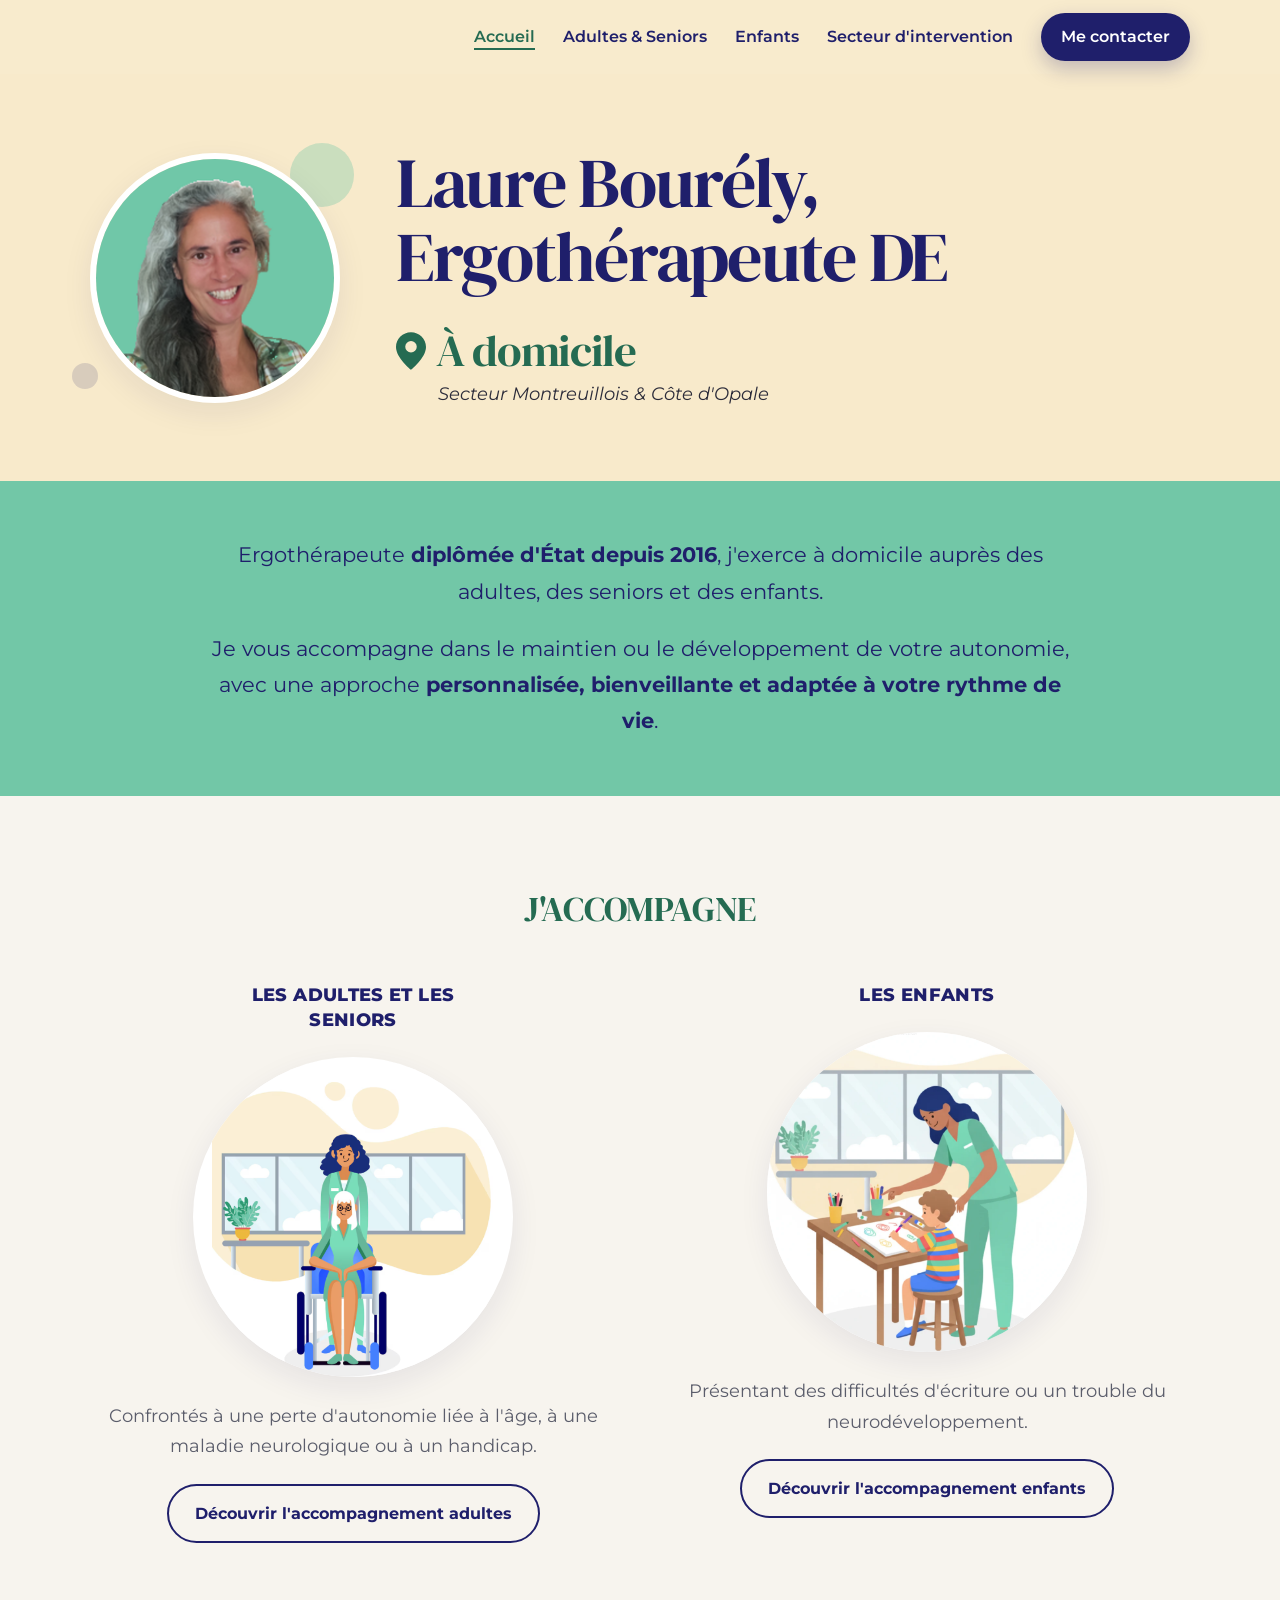
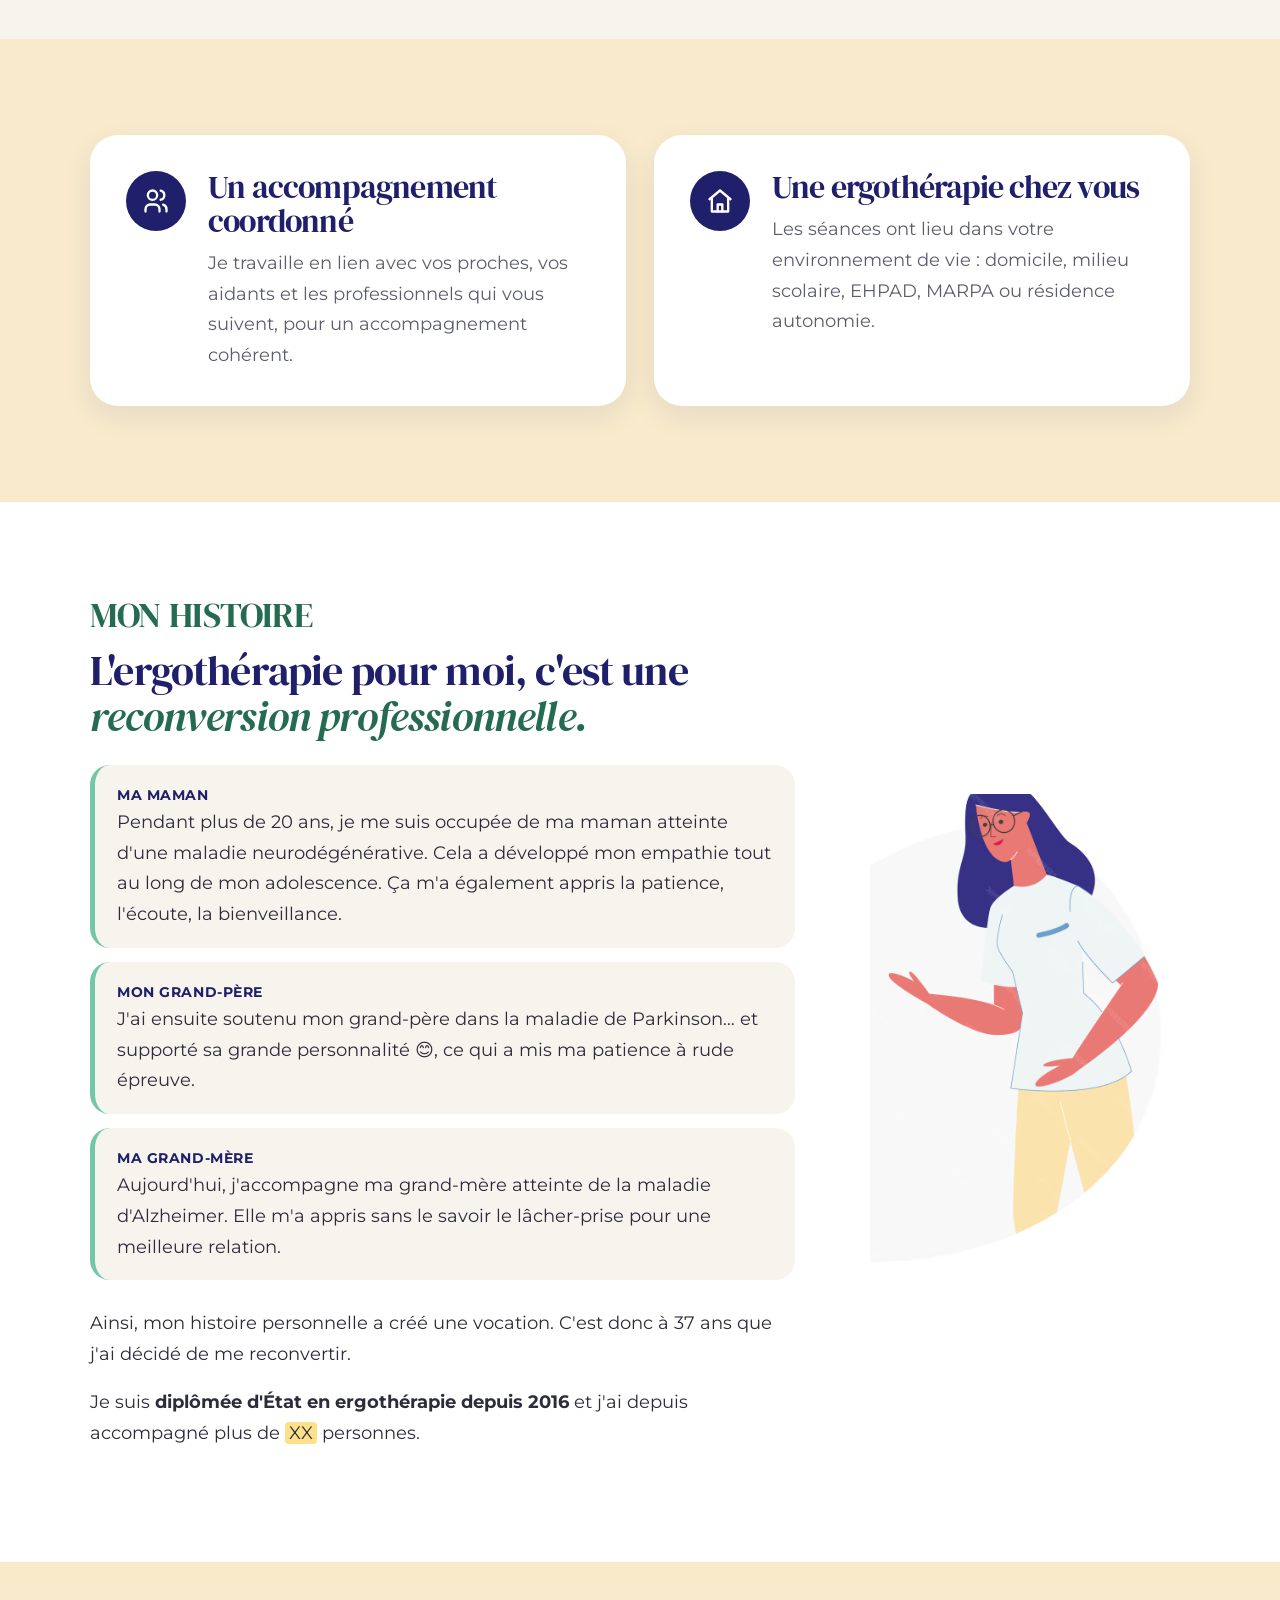
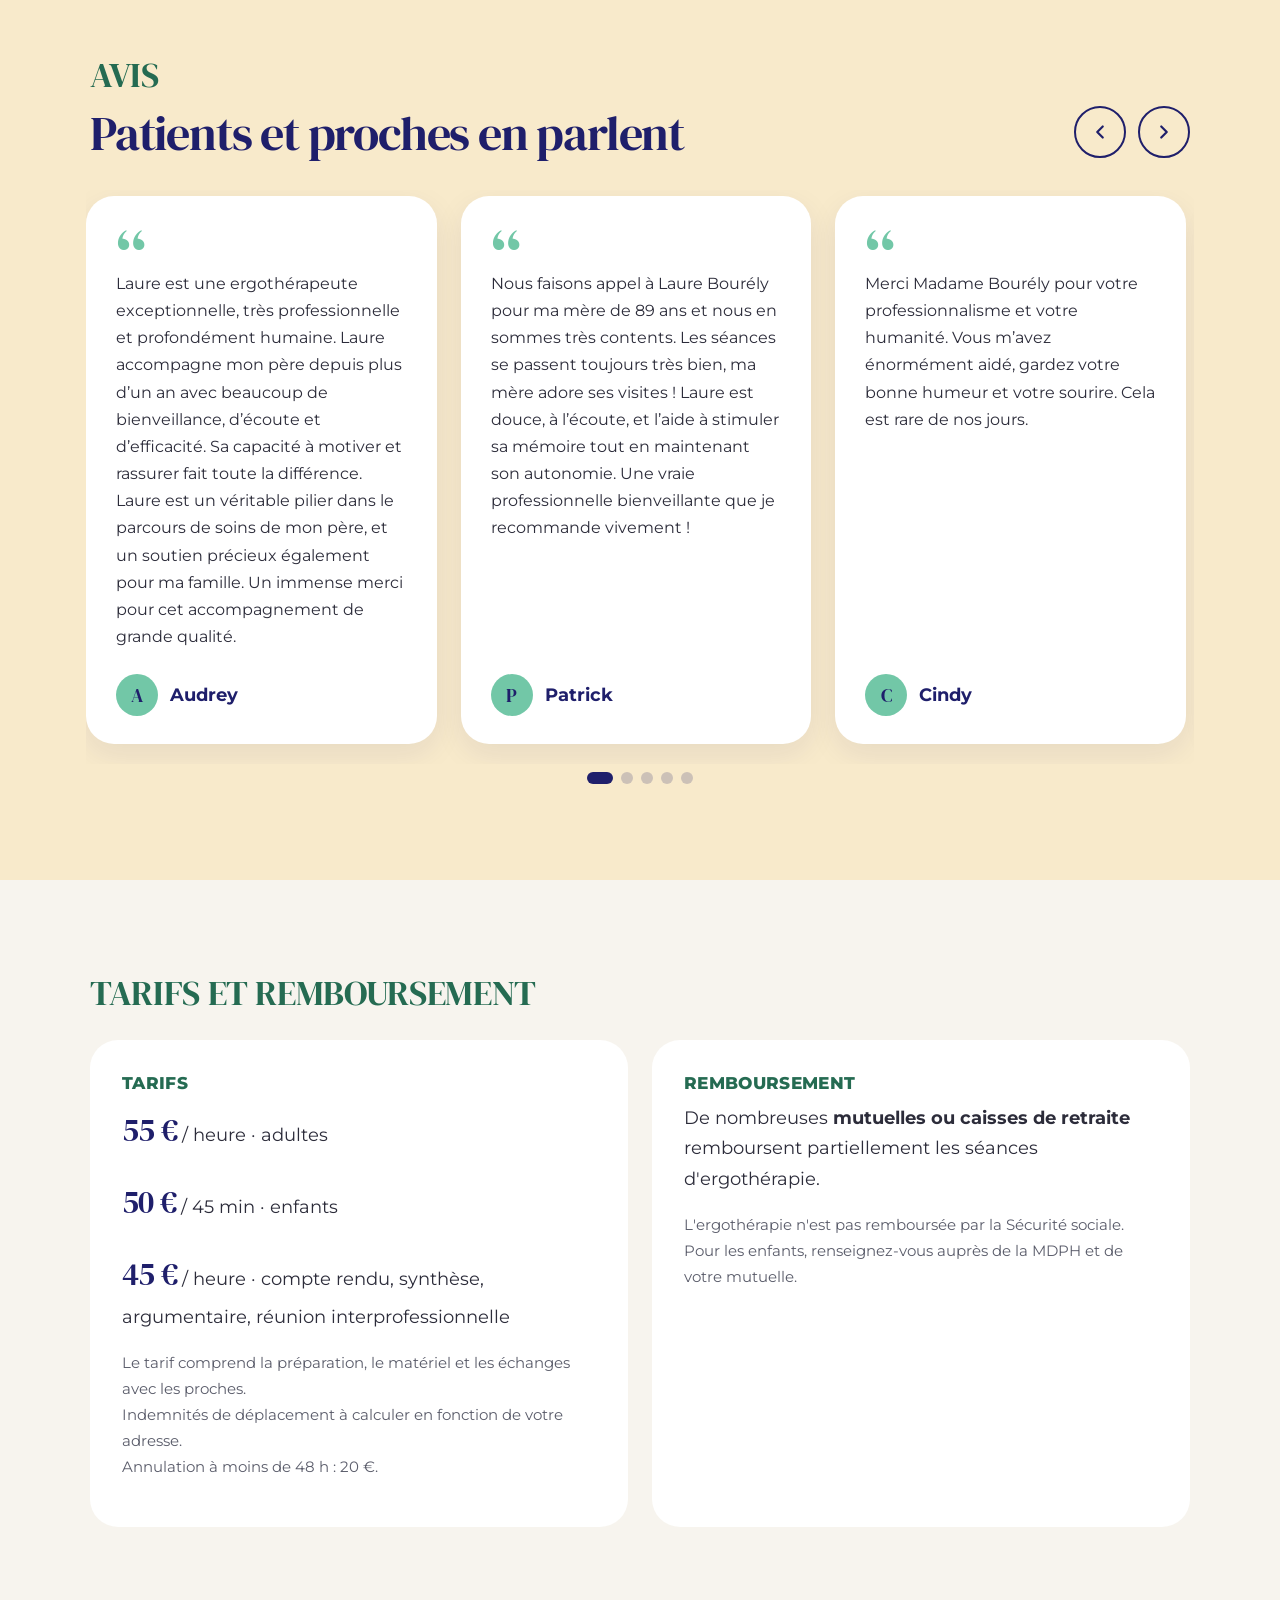
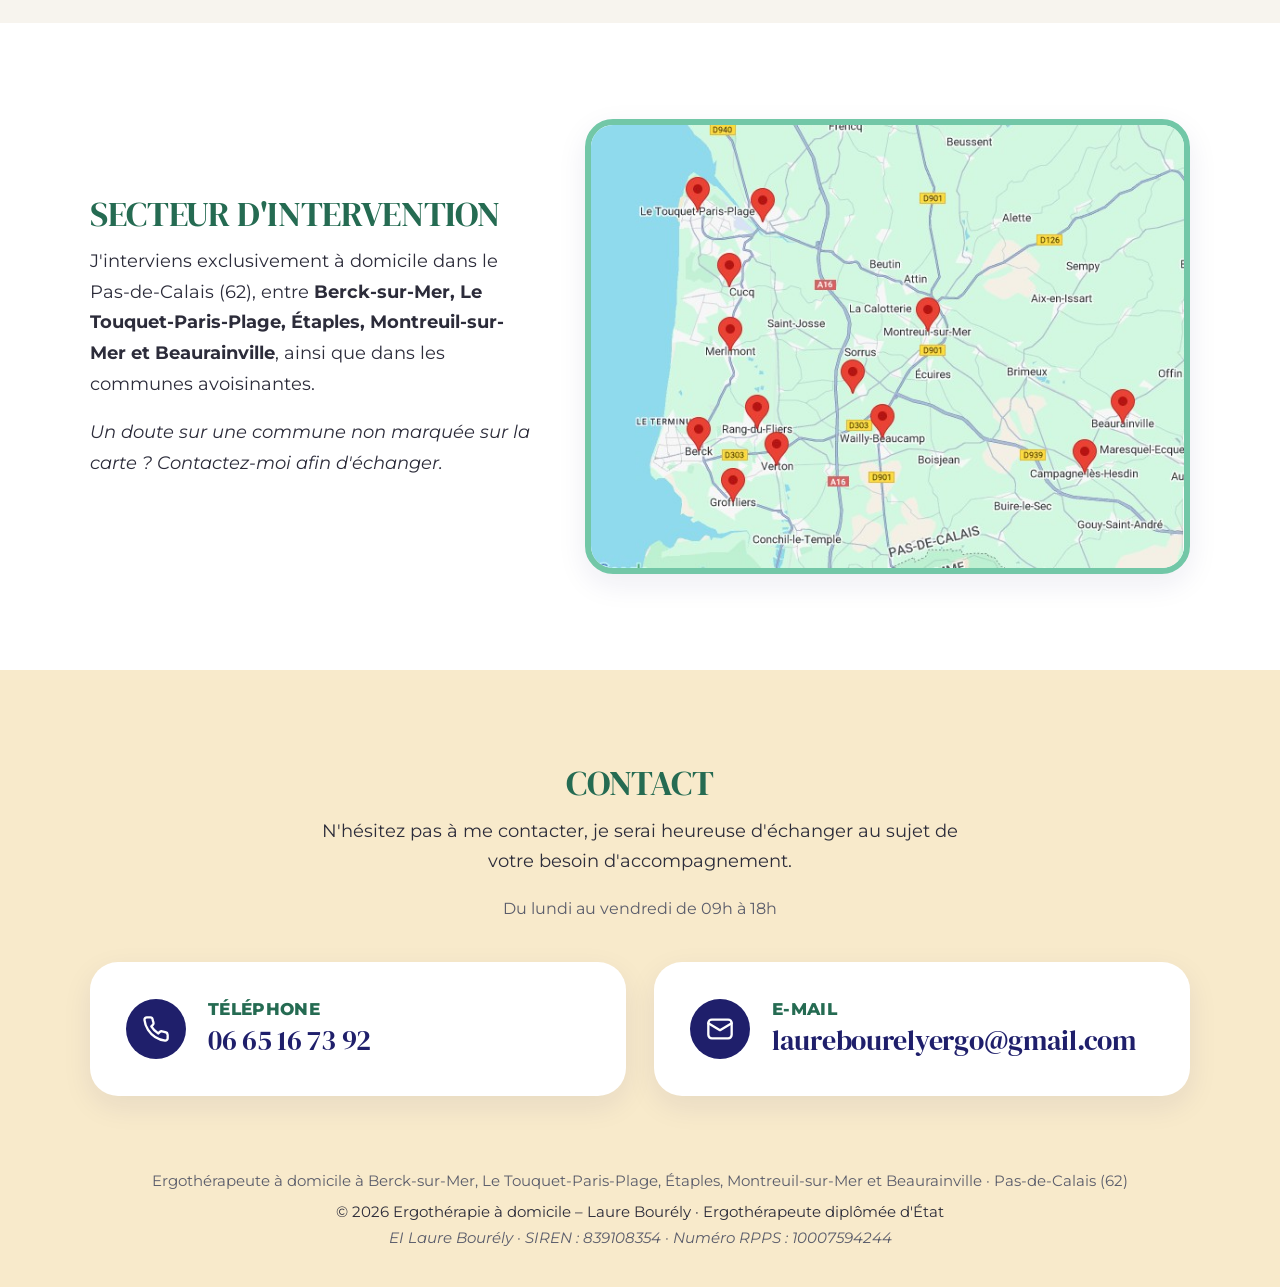
==== commit e0bcdb39: "Ajouter le milieu scolaire aux lieux d'intervention Co-Authored-By: Claude Opus 5.5 <noreply@anthrop" ====
--- a/index.html
+++ b/index.html
@@ -209,7 +209,7 @@
           <div class="arg-icon"><svg viewBox="0 0 24 24" fill="none" stroke="currentColor" stroke-width="2" stroke-linecap="round" stroke-linejoin="round"><path d="M3 10.5 12 3l9 7.5"/><path d="M5 9.5V21h14V9.5"/><path d="M10 21v-6h4v6"/></svg></div>
           <div>
             <h2>Une ergothérapie chez vous</h2>
-            <p>Les séances ont lieu dans votre environnement de vie : domicile, EHPAD, MARPA ou résidence autonomie.</p>
+            <p>Les séances ont lieu dans votre environnement de vie : domicile, milieu scolaire, EHPAD, MARPA ou résidence autonomie.</p>
           </div>
         </div>
       </div>
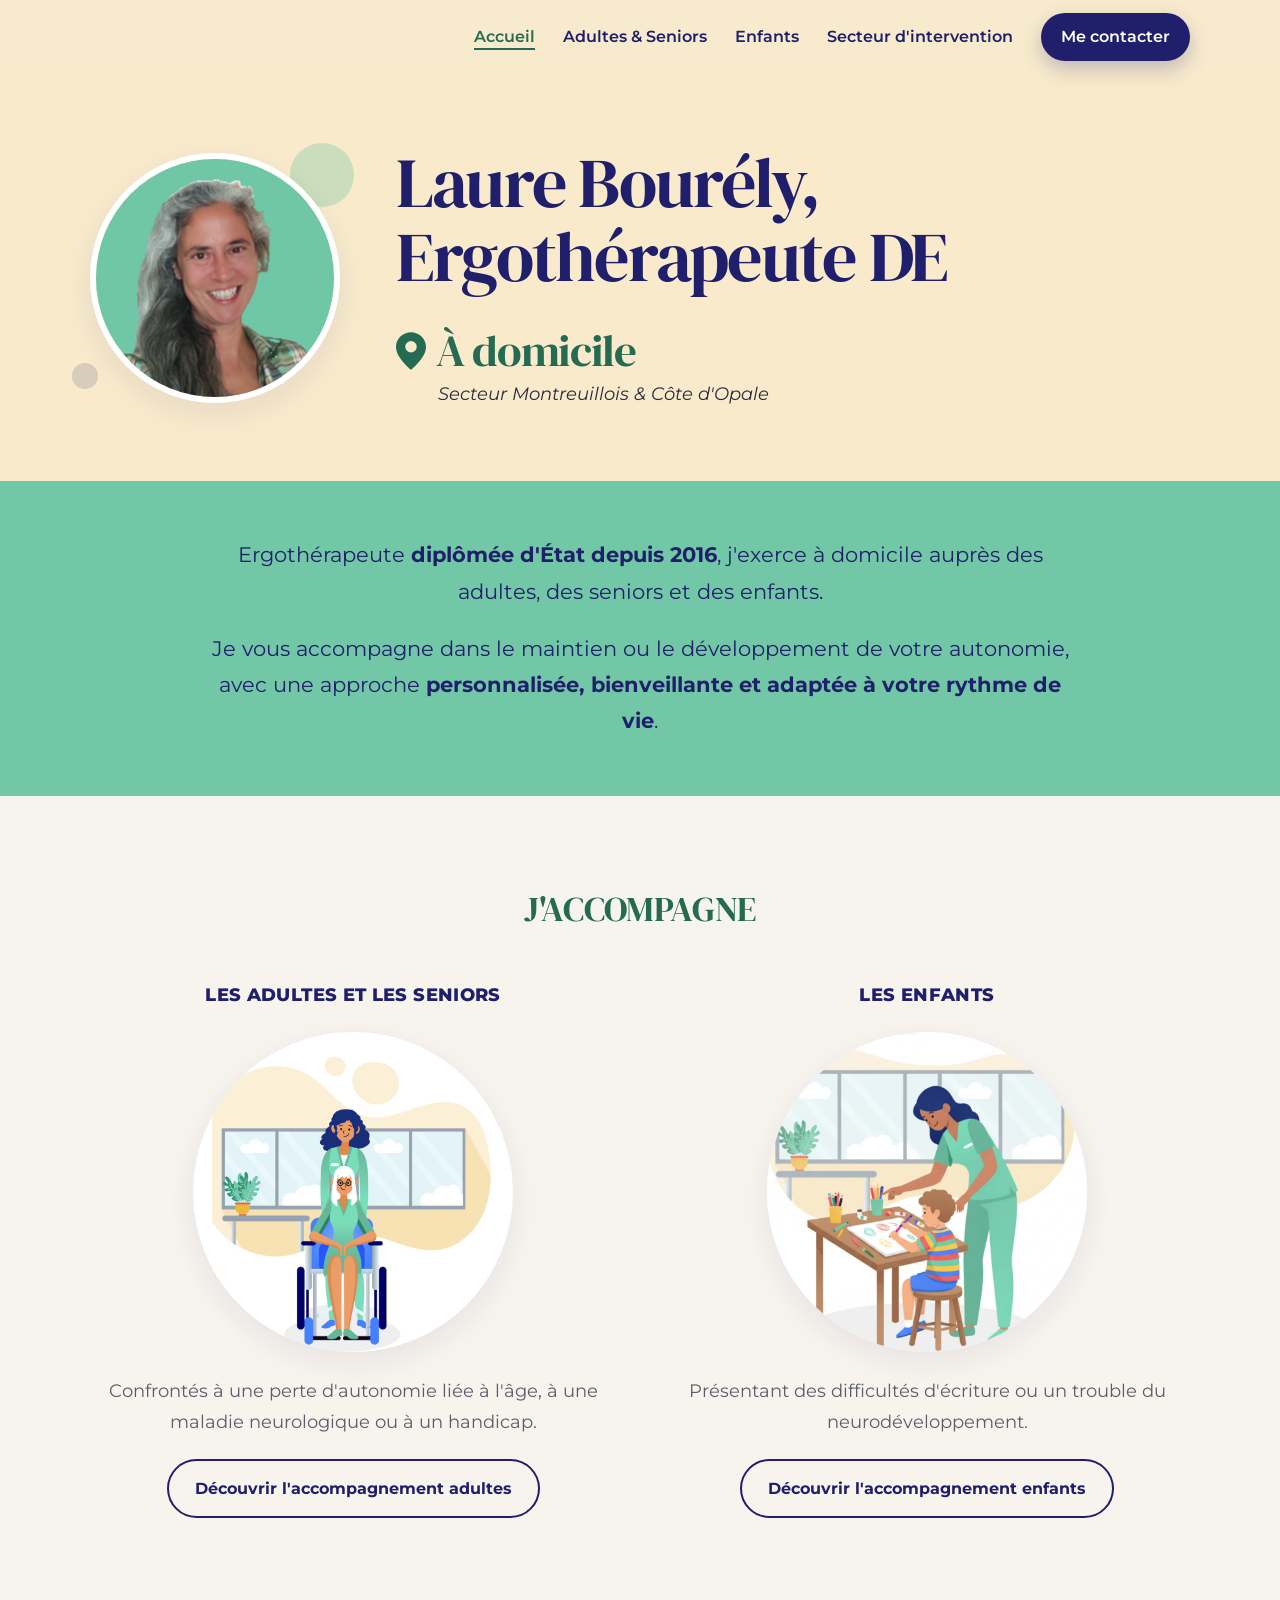
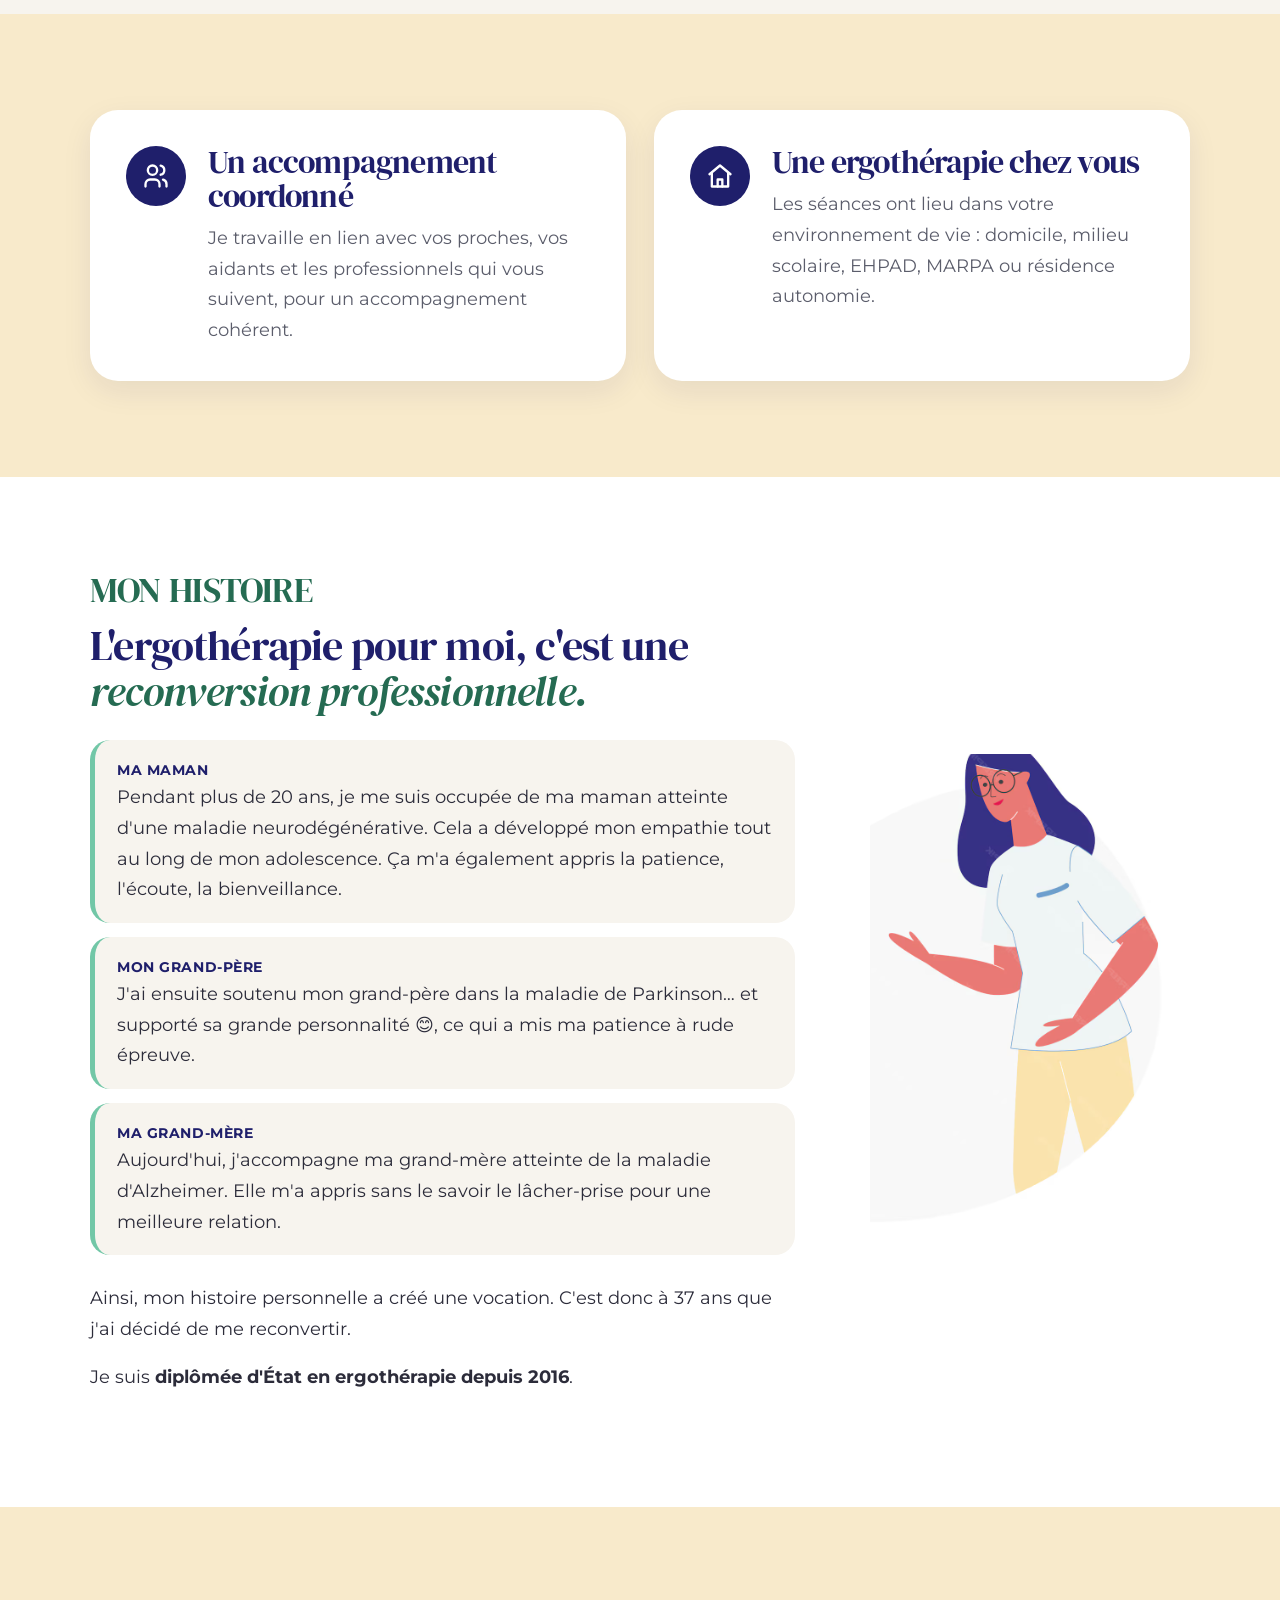
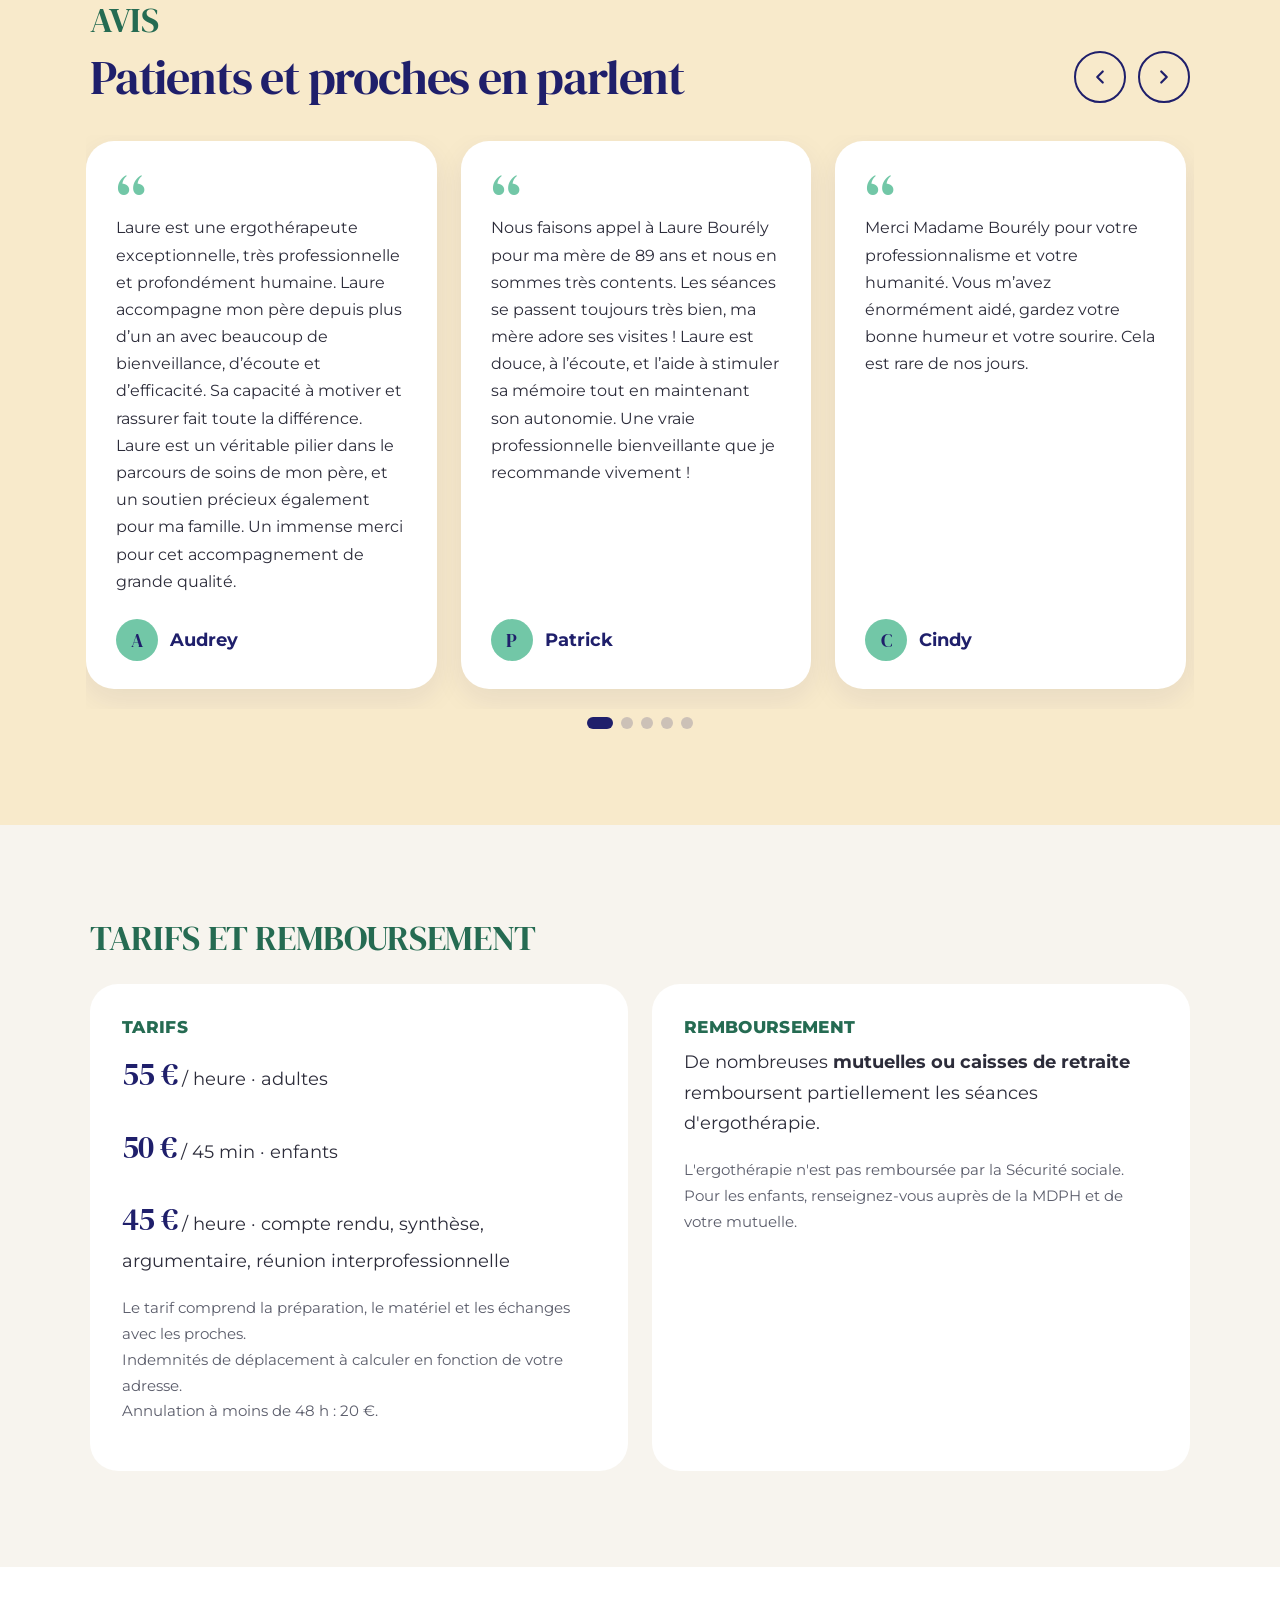
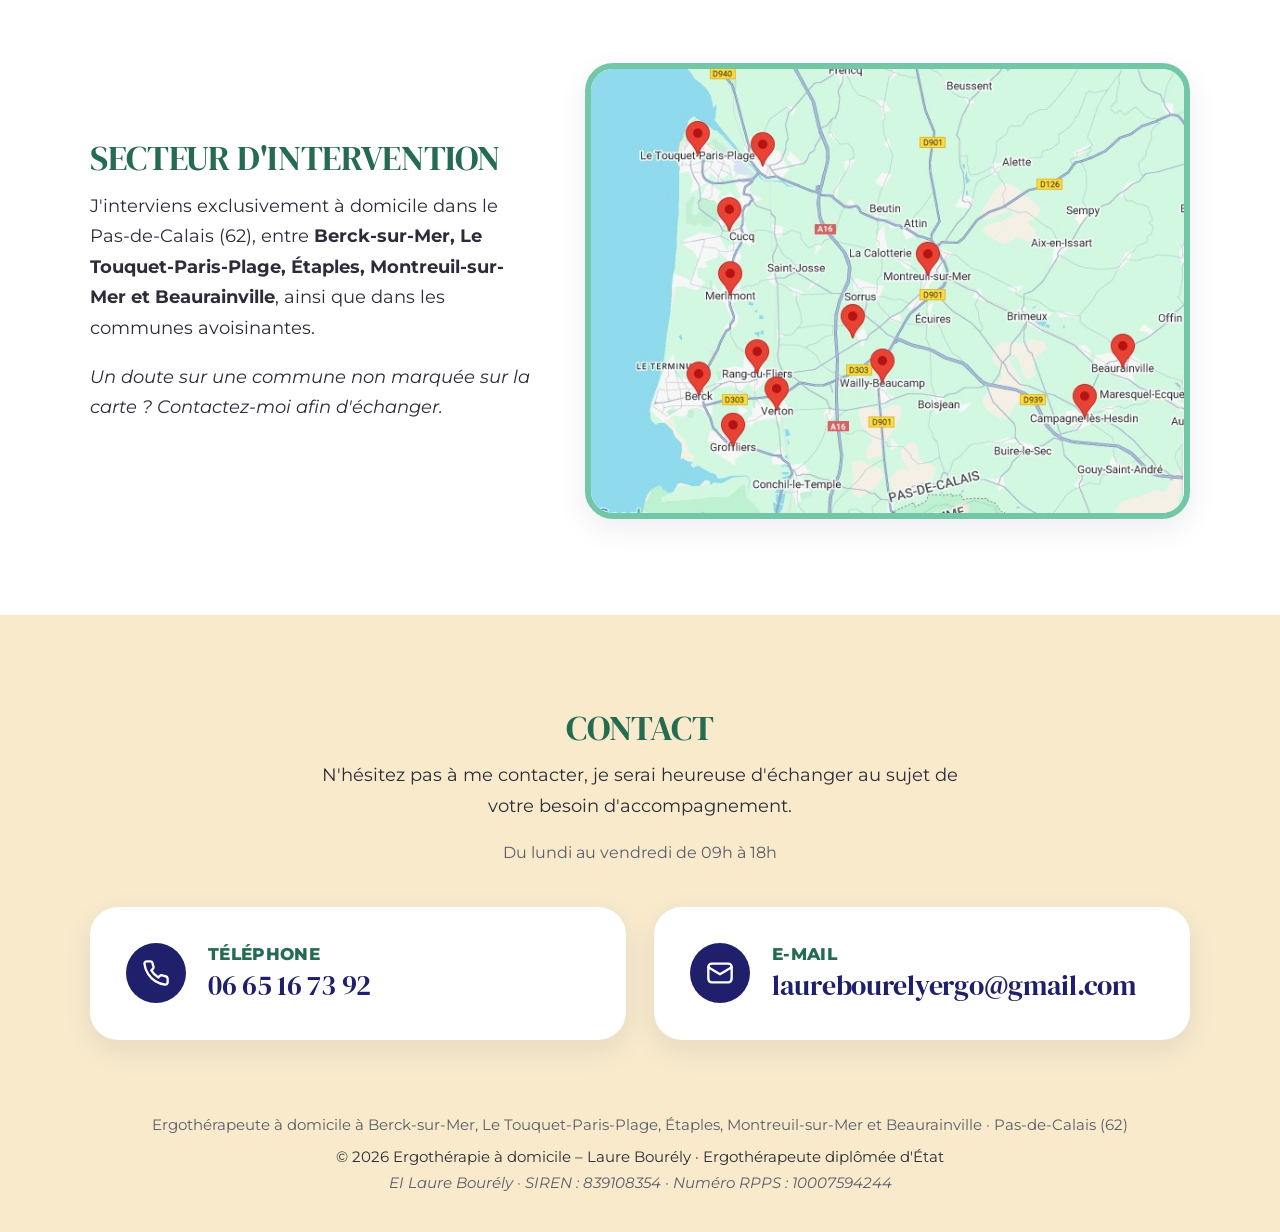
==== commit 1cf51c90: "Retirer le nombre de personnes accompagnées de Mon histoire Co-Authored-By: Claude Opus 5.5 <noreply" ====
--- a/index.html
+++ b/index.html
@@ -229,7 +229,7 @@
             <li><strong>Ma grand-mère</strong>Aujourd'hui, j'accompagne ma grand-mère atteinte de la maladie d'Alzheimer. Elle m'a appris sans le savoir le lâcher-prise pour une meilleure relation.</li>
           </ul>
           <p class="story-end">Ainsi, mon histoire personnelle a créé une vocation. C'est donc à 37 ans que j'ai décidé de me reconvertir.</p>
-          <p>Je suis <strong>diplômée d'État en ergothérapie depuis 2016</strong> et j'ai depuis accompagné plus de <mark class="todo">XX</mark> personnes.</p>
+          <p>Je suis <strong>diplômée d'État en ergothérapie depuis 2016</strong>.</p>
         </div>
         <div class="story-figure"><img src="images/ergotherapeute.png" alt="Illustration : une ergothérapeute souriante"></div>
       </div>
--- a/styles.css
+++ b/styles.css
@@ -251,3 +251,11 @@
 .communes{list-style:none;padding:0;margin:0 0 1.2em;display:flex;flex-wrap:wrap;gap:8px}
 .communes li{background:var(--paper);color:var(--navy);font-weight:600;font-size:.95rem;padding:6px 14px;border-radius:999px}
 .footer-local{margin:0 0 6px;color:var(--muted)}
+
+/* Accueil « J'accompagne » : titres, illustrations, textes et boutons alignés d'une colonne à l'autre */
+.public h3{max-width:none;text-wrap:balance}
+@media (min-width:761px){
+  .publics{grid-template-rows:auto auto 1fr auto;row-gap:0}
+  .public{display:grid;grid-row:span 4;grid-template-rows:subgrid;justify-items:center;align-items:start}
+  .public h3{align-self:end}
+}
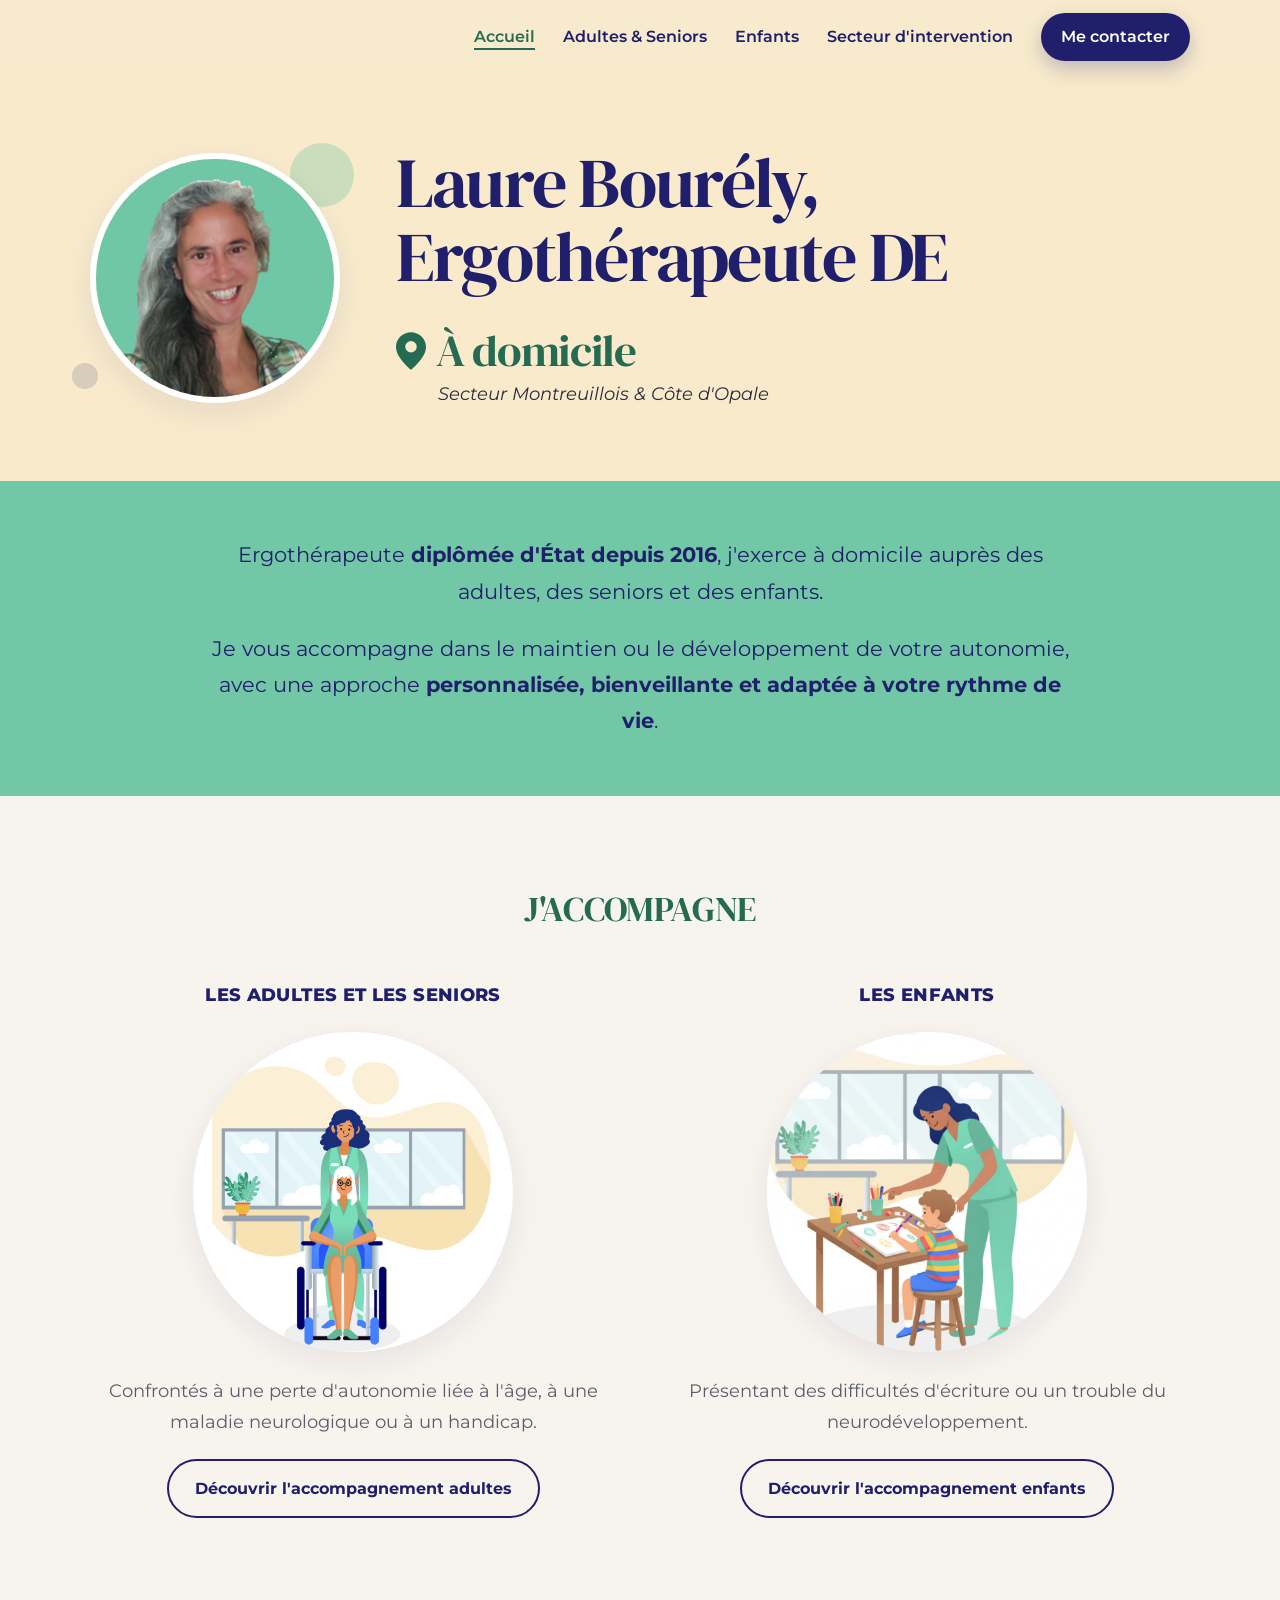
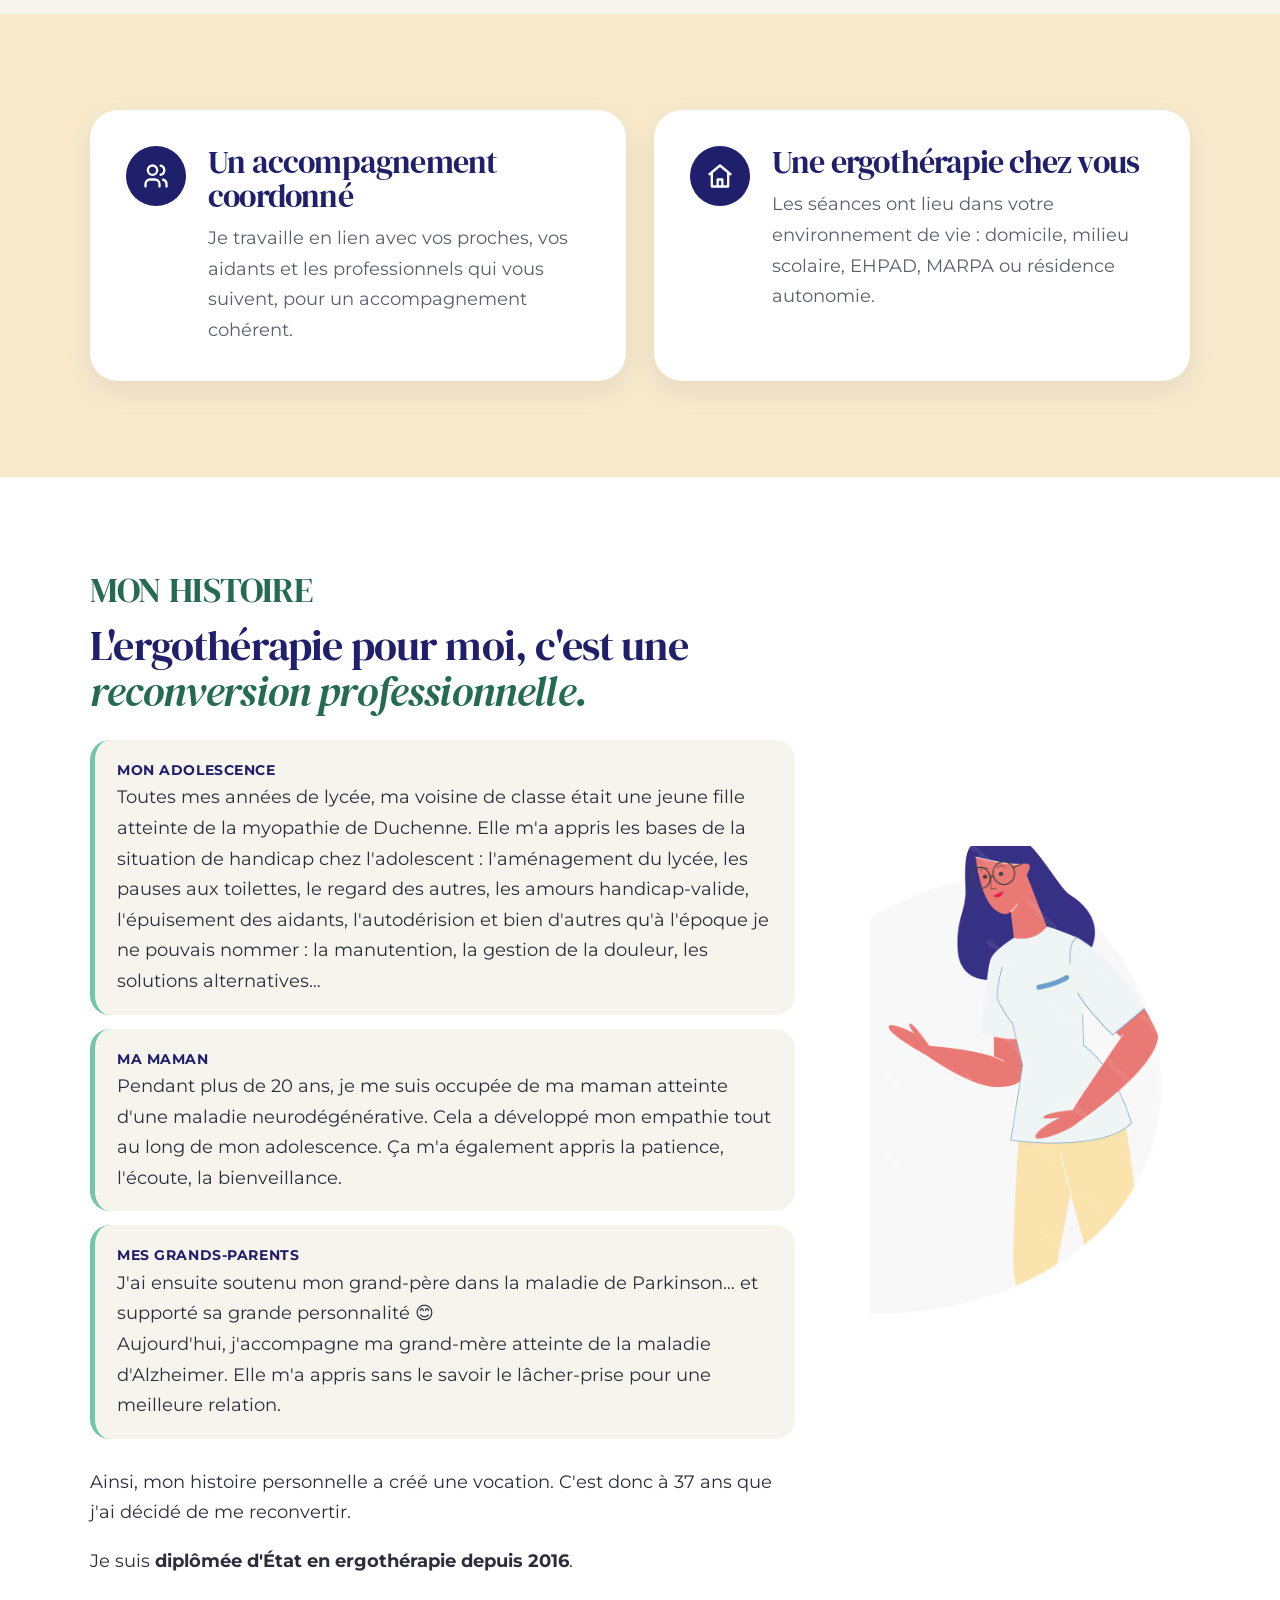
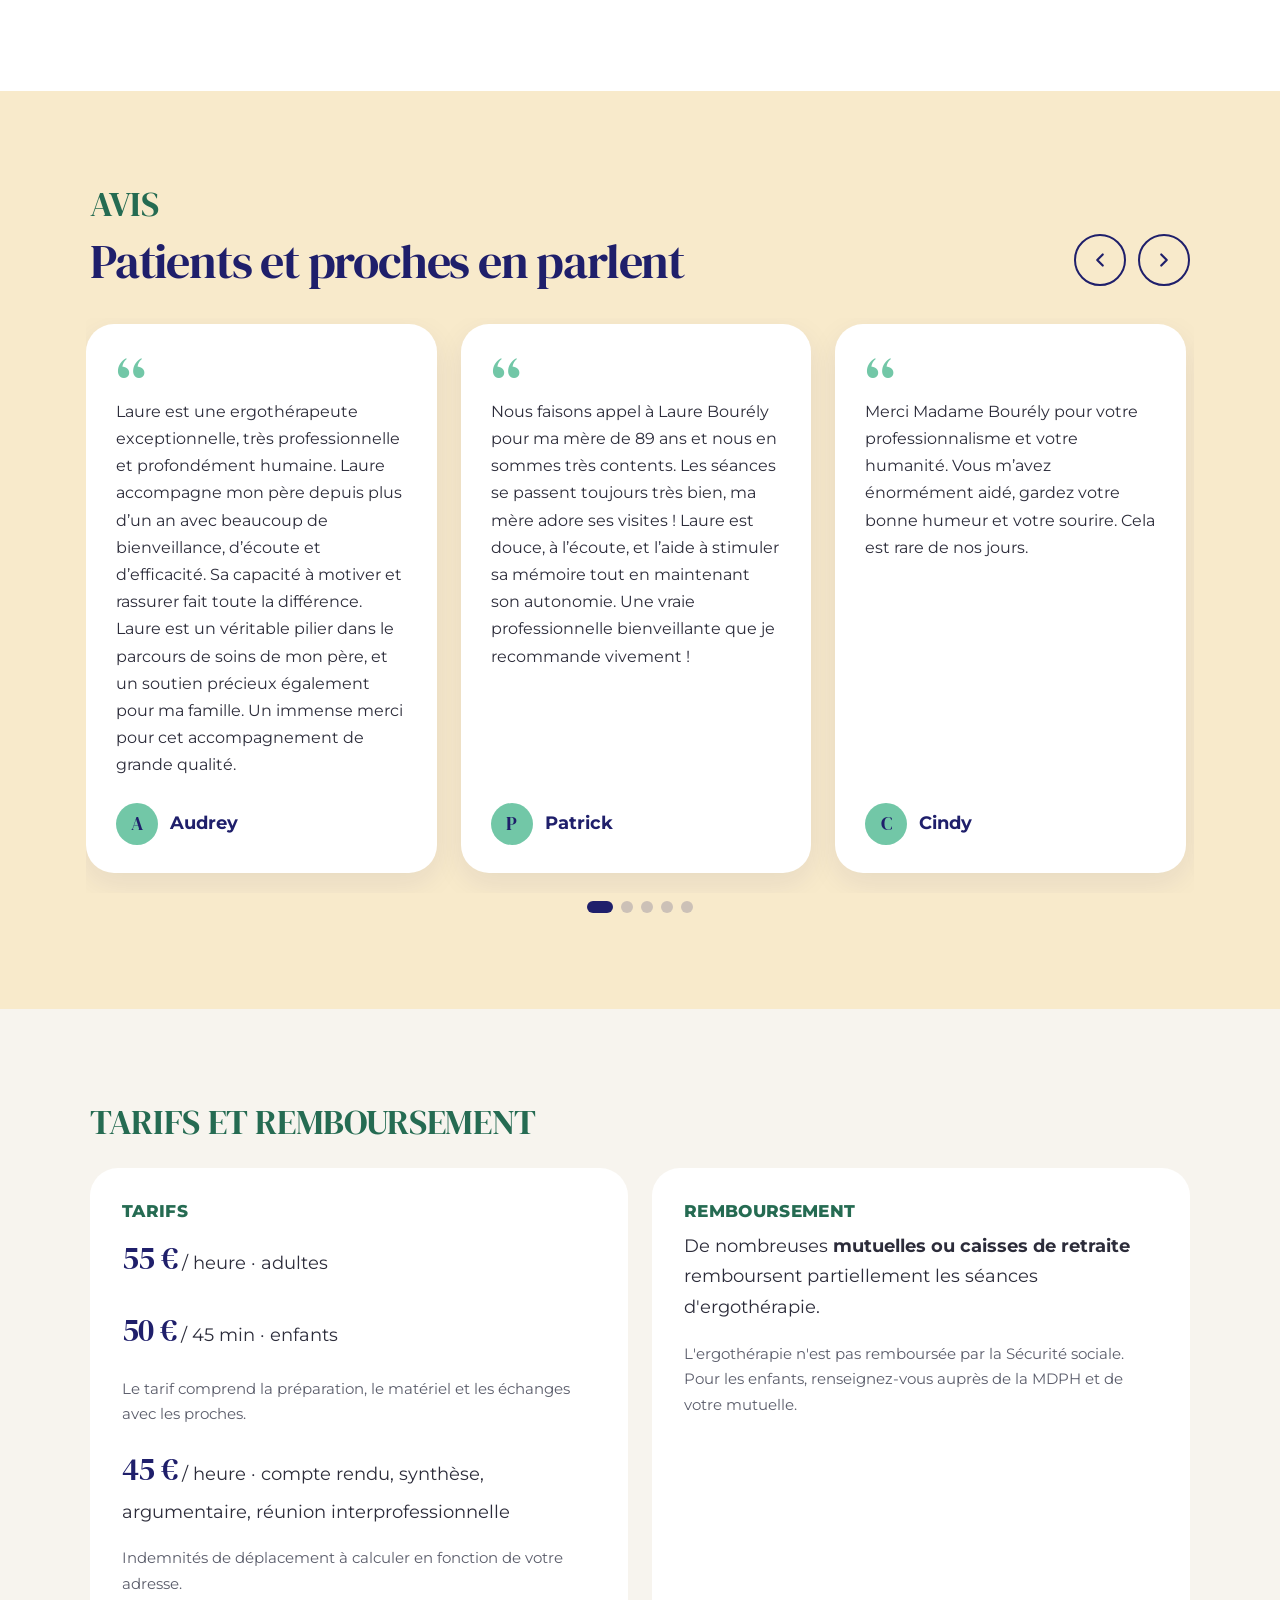
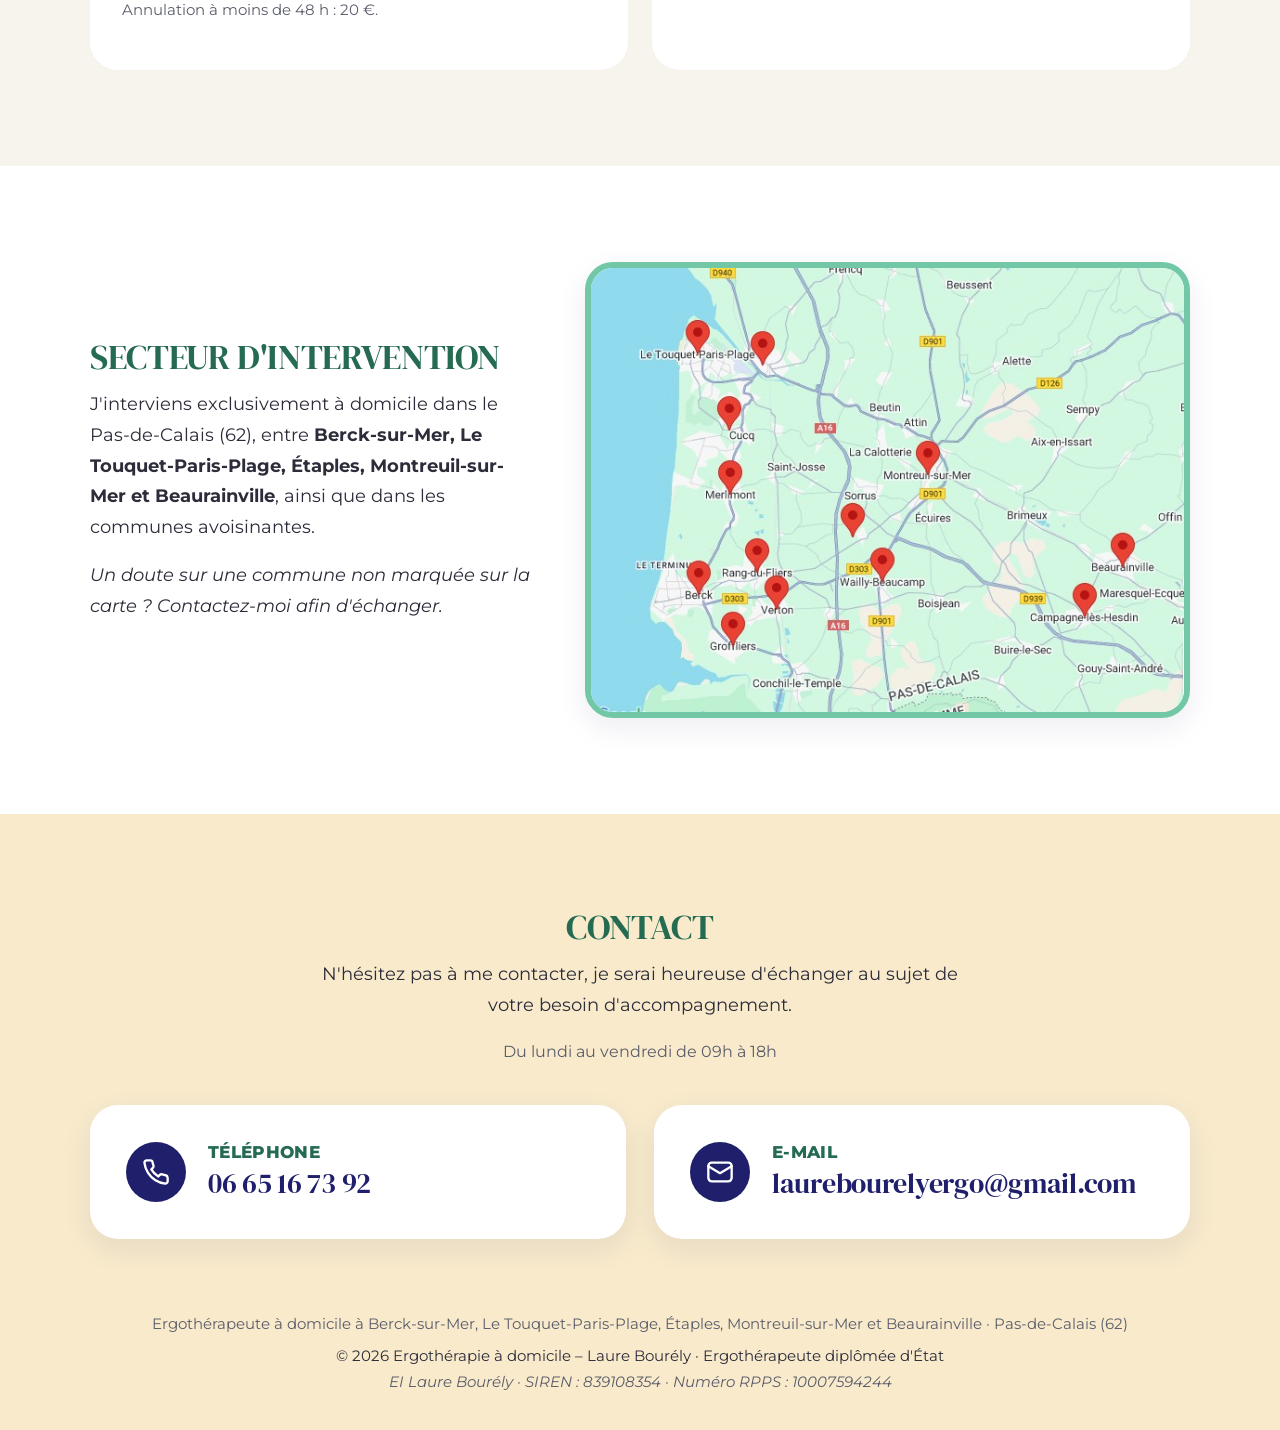
==== commit f02b1dd0: "Tarifs réorganisés, Mon histoire : adolescence et grands-parents Co-Authored-By: Claude Opus 5.5 <no" ====
--- a/index.html
+++ b/index.html
@@ -11,6 +11,13 @@
 <meta property="og:title" content="Laure Bourély – Ergothérapeute à domicile à Berck, Le Touquet, Montreuil (62)">
 <meta property="og:description" content="Laure Bourély, ergothérapeute diplômée d'État, intervient à domicile dans le Pas-de-Calais (62) : Berck-sur-Mer, Le Touquet, Étaples, Montreuil-sur-Mer, Beaurainville. Adultes, seniors et enfants.">
 <meta name="theme-color" content="#f8eacb">
+<link rel="canonical" href="https://ergo62-laurebourely.fr/">
+<meta property="og:url" content="https://ergo62-laurebourely.fr/">
+<meta property="og:image" content="https://ergo62-laurebourely.fr/images/laure-rond.png">
+<meta property="og:image:width" content="500">
+<meta property="og:image:height" content="500">
+<meta property="og:image:alt" content="Portrait de Laure Bourély, ergothérapeute à domicile">
+<meta name="twitter:card" content="summary">
 <link rel="preconnect" href="https://fonts.googleapis.com">
 <link rel="preconnect" href="https://fonts.gstatic.com" crossorigin>
 <link href="https://fonts.googleapis.com/css2?family=DM+Serif+Display:ital@0;1&family=Montserrat:ital,wght@0,400;0,500;0,600;0,700;0,800;1,400;1,500&display=swap" rel="stylesheet">
@@ -19,7 +26,10 @@
 {
  "@context": "https://schema.org",
  "@type": "MedicalBusiness",
+ "@id": "https://ergo62-laurebourely.fr/#cabinet",
  "name": "Laure Bourély – Ergothérapeute à domicile",
+ "url": "https://ergo62-laurebourely.fr/",
+ "image": "https://ergo62-laurebourely.fr/images/laure-rond.png",
  "alternateName": [
   "Laure Bourely ergothérapeute",
   "Ergothérapie à domicile Laure Bourély"
@@ -112,7 +122,8 @@
    "@type": "PropertyValue",
    "propertyID": "RPPS",
    "value": "10007594244"
-  }
+  },
+  "image": "https://ergo62-laurebourely.fr/images/laure-rond.png"
  },
  "knowsAbout": [
   "Ergothérapie",
@@ -224,9 +235,9 @@
           <h2 class="kicker">Mon histoire</h2>
           <p class="quote">L'ergothérapie pour moi, c'est une <em>reconversion professionnelle.</em></p>
           <ul class="timeline">
+            <li><strong>Mon adolescence</strong>Toutes mes années de lycée, ma voisine de classe était une jeune fille atteinte de la myopathie de Duchenne. Elle m'a appris les bases de la situation de handicap chez l'adolescent : l'aménagement du lycée, les pauses aux toilettes, le regard des autres, les amours handicap-valide, l'épuisement des aidants, l'autodérision et bien d'autres qu'à l'époque je ne pouvais nommer : la manutention, la gestion de la douleur, les solutions alternatives…</li>
             <li><strong>Ma maman</strong>Pendant plus de 20 ans, je me suis occupée de ma maman atteinte d'une maladie neurodégénérative. Cela a développé mon empathie tout au long de mon adolescence. Ça m'a également appris la patience, l'écoute, la bienveillance.</li>
-            <li><strong>Mon grand-père</strong>J'ai ensuite soutenu mon grand-père dans la maladie de Parkinson… et supporté sa grande personnalité 😊, ce qui a mis ma patience à rude épreuve.</li>
-            <li><strong>Ma grand-mère</strong>Aujourd'hui, j'accompagne ma grand-mère atteinte de la maladie d'Alzheimer. Elle m'a appris sans le savoir le lâcher-prise pour une meilleure relation.</li>
+            <li><strong>Mes grands-parents</strong>J'ai ensuite soutenu mon grand-père dans la maladie de Parkinson… et supporté sa grande personnalité 😊<br>Aujourd'hui, j'accompagne ma grand-mère atteinte de la maladie d'Alzheimer. Elle m'a appris sans le savoir le lâcher-prise pour une meilleure relation.</li>
           </ul>
           <p class="story-end">Ainsi, mon histoire personnelle a créé une vocation. C'est donc à 37 ans que j'ai décidé de me reconvertir.</p>
           <p>Je suis <strong>diplômée d'État en ergothérapie depuis 2016</strong>.</p>
@@ -292,8 +303,9 @@
           <h3>Tarifs</h3>
           <p><span class="price">55 €</span> / heure · adultes</p>
           <p><span class="price">50 €</span> / 45 min · enfants</p>
+          <p class="note">Le tarif comprend la préparation, le matériel et les échanges avec les proches.</p>
           <p><span class="price">45 €</span> / heure · compte rendu, synthèse, argumentaire, réunion interprofessionnelle</p>
-          <p class="note">Le tarif comprend la préparation, le matériel et les échanges avec les proches.<br>Indemnités de déplacement à calculer en fonction de votre adresse.<br>Annulation à moins de 48 h : 20 €.</p>
+          <p class="note">Indemnités de déplacement à calculer en fonction de votre adresse.<br>Annulation à moins de 48 h : 20 €.</p>
         </div>
         <div class="info">
           <h3>Remboursement</h3>
